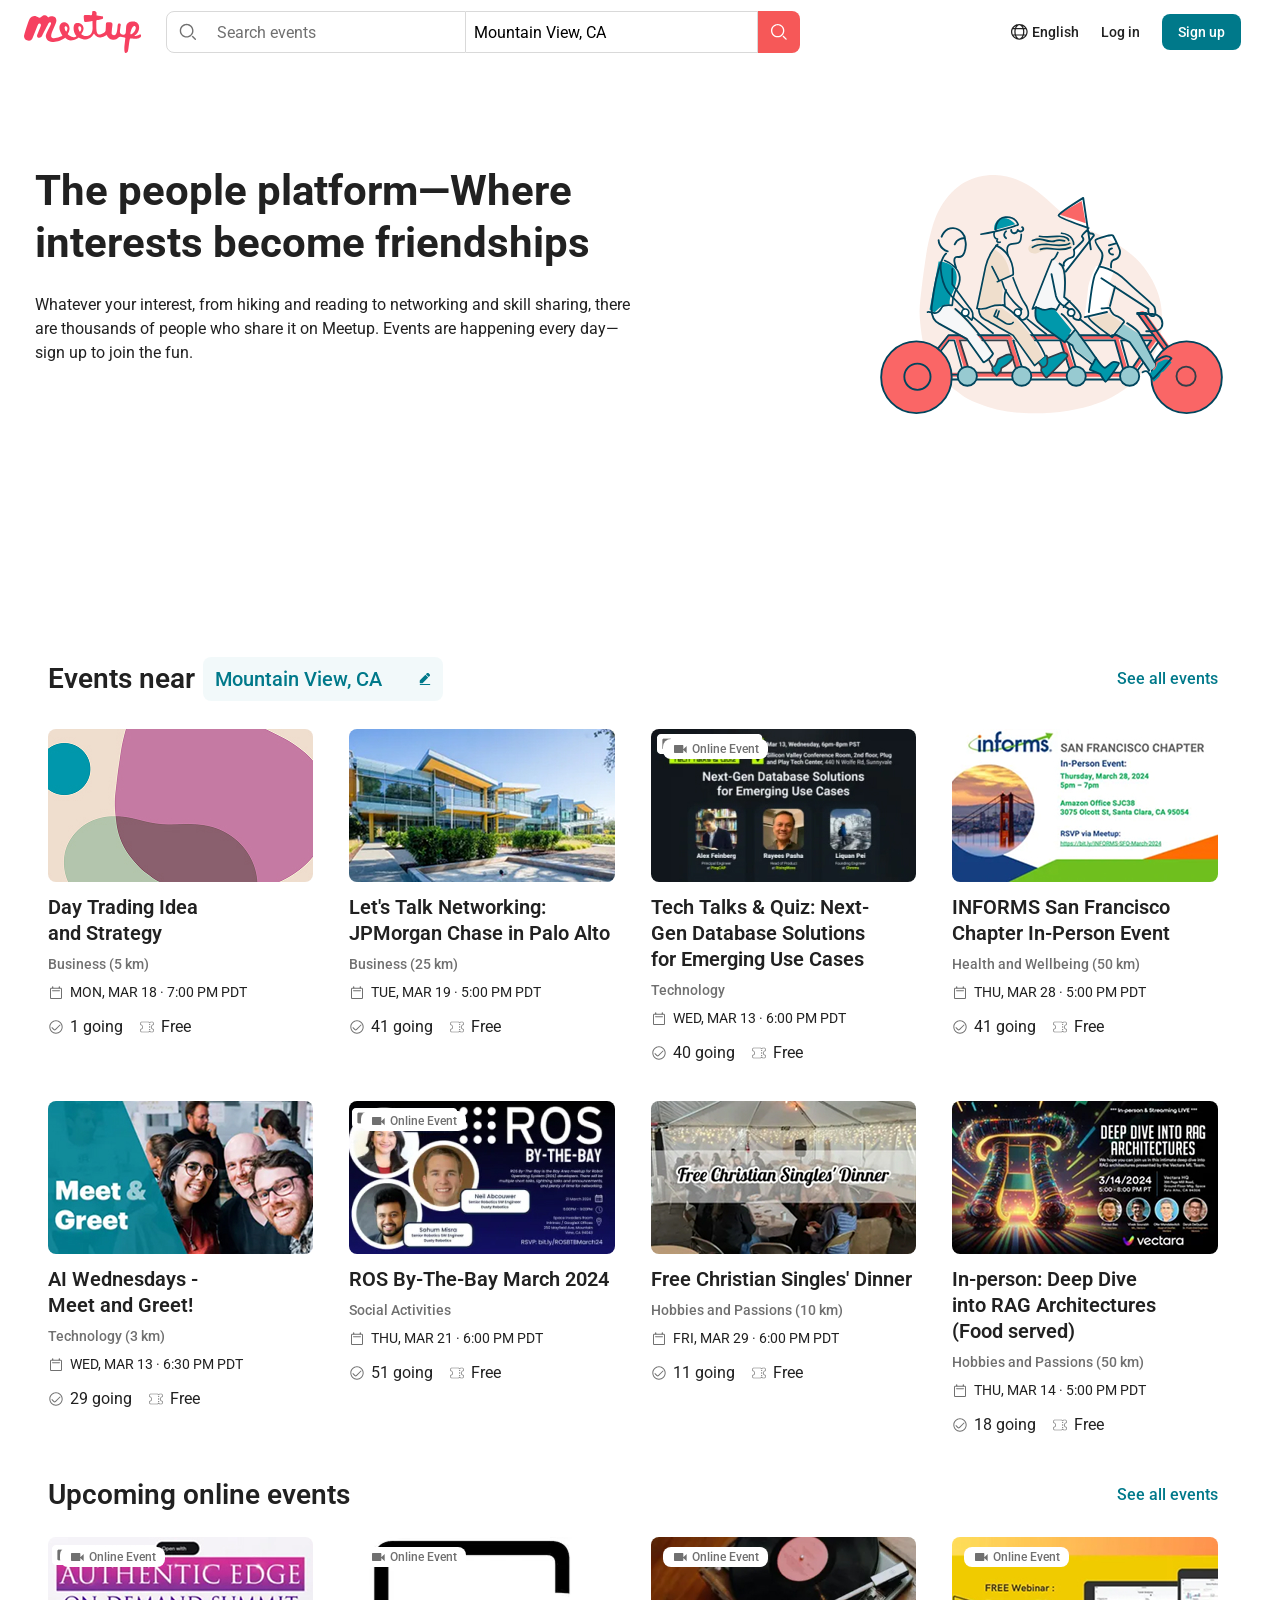
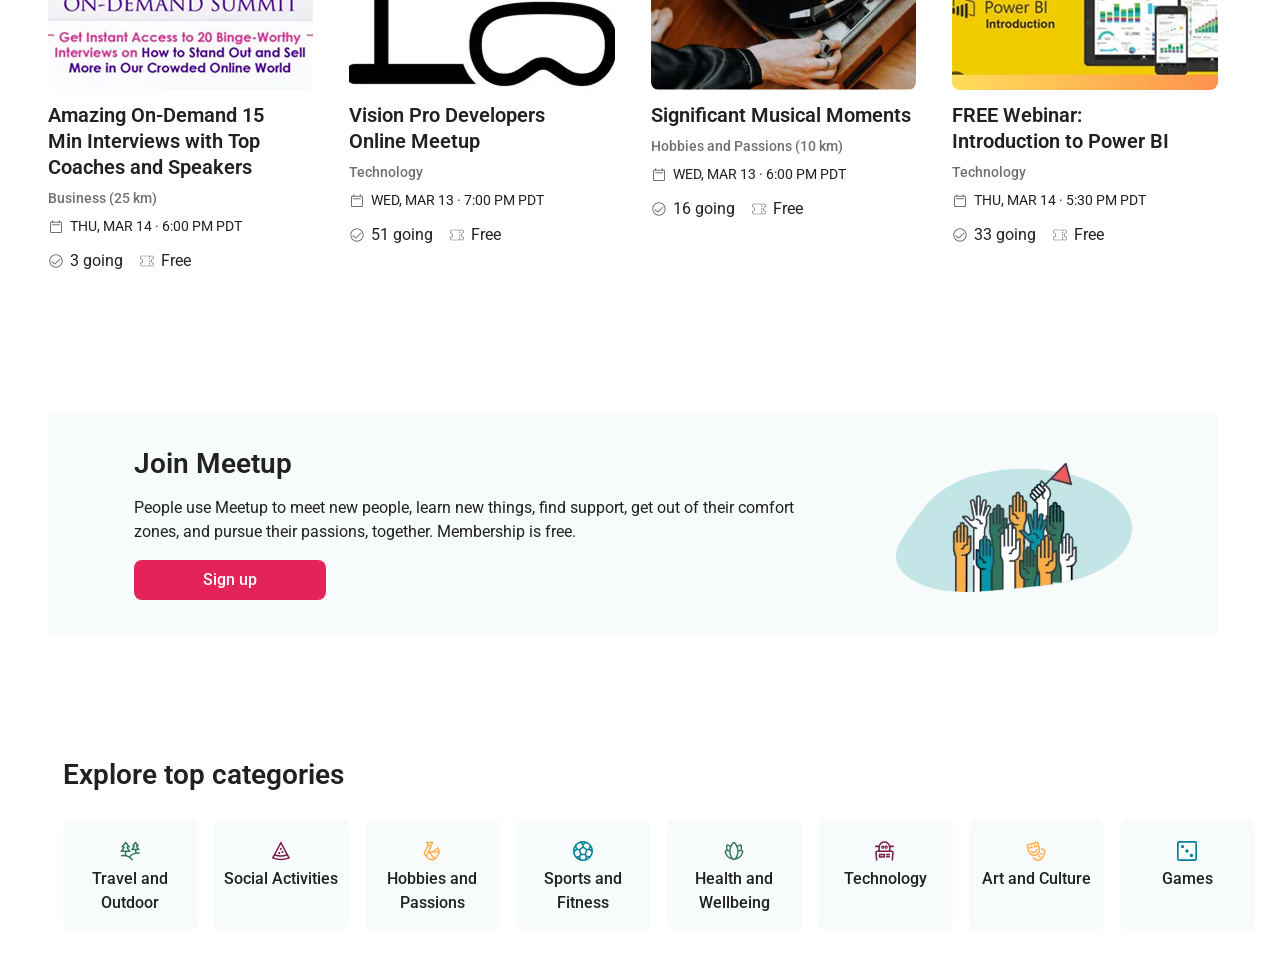
==== index.html @ e9ccd0e3 "Updated html and css for Category block" ====
<!doctype html>
<html lang="en">
  <head>
    <meta charset="UTF-8" />
    <meta name="viewport" content="width=device-width, initial-scale=1.0" />

    <title>Meetup</title>

    <link rel="preconnect" href="https://fonts.googleapis.com" />
    <link rel="preconnect" href="https://fonts.gstatic.com" crossorigin />
    <link
      href="https://fonts.googleapis.com/css2?family=Roboto:wght@400;500;700&display=swap"
      rel="stylesheet"
    />
    <link rel="stylesheet" href="./css/style.css" />
    <link rel="stylesheet" href="./css/header.css" />
    <link rel="stylesheet" href="./css/bikes.css" />
    <link rel="stylesheet" href="./css/events.css">
    <link rel="stylesheet" href="./css/reset.css">

  </head>
  <body>
    <div class="page">
      <header class="header">
        <div class="header__container">
          <a class="header__logo" href="./img/svg/header/logo.svg">
            <img
              class="header__logo-img"
              src="./img/svg/header/logo.svg"
              alt="Meetup logo"
            />
          </a>

          <form class="header__search">
            <label class="header__search-bar">
              <img
                class="header__search-icon"
                src="./img/svg/header/searchB.svg"
                alt="search"
              />
              <input
                class="header__search-input"
                type="text"
                placeholder="Search events"
              />
            </label>

            <label class="header__location-bar">
              <input
                class="header__location-input"
                type="text"
                value="Mountain View, CA"
              />
            </label>

            <button class="header__search-button" type="submit">
              <img
                class="header__search-button-icon"
                src="./img/svg/header/searchW.svg"
                alt="search"
              />
            </button>
          </form>

          <div class="header__btns">
            <button class="header__language" type="button">
              <img
                class="header__earth-icon"
                src="./img/svg/header/earth.svg"
                alt="language"
              />
              <span>English</span>
            </button>

            <a class="header__login" href="#"> Log in </a>

            <a class="header__signup" href="#"> Sign up </a>
          </div>
        </div>

      </header>
      <section class="bike">
          <div class="bike__container">
            <div class="bike__content">
              <h1 class="bike__title">
                The people platform—Where interests become friendships
              </h1>

              <p class="bike__text">
                Whatever your interest, from hiking and reading to networking
                and skill sharing, there are thousands of people who share it on
                Meetup. Events are happening every day—sign up to join the fun.
              </p>

              <a class="bike__button" href="#"> Join Meetup </a>
            </div>

            <div class="bike__image-box">
              <img
                class="bike__image"
                src="./img/bikes.svg"
                alt="Bike"
              />
            </div>
          </div>
        </section>
        

        <section class="events">
           <div class="container">
        <div class="events-header">
            <h2 class="events-main-title">
                Events near
                <span class="events-location-wrapper">
                    <span class="events-location">Mountain View, CA</span>
                    <img src="./img/svg/icons/pencil.svg" alt="" class="event-icon-pencil">
                </span>
            </h2>
            <a href="#" class="events-see-all">See all events</a>
        </div>
          <div class="events-near-grid">
            <!-- CARD1 -->
             <div class="event-card">
            <div class="event-card-media">
                    <img src="./img/svg/events/near/1.jpg" alt="" class="event-card-img">
                </div>
                <div class="event-card-info">
                    <h3 class="event-card-title">Day Trading Idea and Strategy</h3>
                    <p class="event-card-category">Business (5 km)</p>
                    <div class="event-card-date-row">
                        <img src="./img/svg/icons/calendar.svg" alt="" class="event-icon-meta">
                        <span class="event-card-date">Mon, Mar 18 · 7:00 PM PDT</span>
                    </div>
                    <div class="event-card-meta-box">
                        <div class="event-meta-row">
                            <img src="./img/svg/icons/chek.svg" alt="" class="event-icon-meta">
                            <span>1 going</span>
                        </div>
                        <div class="event-meta-row">
                            <img src="./img/svg/icons/ticket.svg" alt="" class="event-icon-meta">
                            <span>Free</span>
                        </div>
                    </div>
                </div>
                </div>
              <!-- CARD2 -->
                 <div class="event-card">
                <div class="event-card-media">
                    <img src="./img/svg/events/near/2.jpg" alt="" class="event-card-img">
                </div>
                <div class="event-card-info">
                    <h3 class="event-card-title">Let's Talk Networking: JPMorgan Chase in Palo Alto</h3>
                    <p class="event-card-category">Business (25 km)</p>
                    <div class="event-card-date-row">
                        <img src="./img/svg/icons/calendar.svg" alt="" class="event-icon-meta">
                        <span class="event-card-date">Tue, Mar 19 · 5:00 PM PDT</span>
                    </div>
                    <div class="event-card-meta-box">
                        <div class="event-meta-row">
                            <img src="./img/svg/icons/chek.svg" alt="" class="event-icon-meta">
                            <span>41 going</span>
                        </div>
                        <div class="event-meta-row">
                            <img src="./img/svg/icons/ticket.svg" alt="" class="event-icon-meta">
                            <span>Free</span>
                        </div>
                    </div>
                </div>
            </div>
            <!-- CARD3 -->
            <div class="event-card">
                <div class="event-card-media">
                    <span class="online-badge">Online Event</span>
                    <img src="./img/svg/events/near/3.jpg" alt="" class="event-card-img">
                </div>
                <div class="event-card-info">
                    <h3 class="event-card-title">Tech Talks & Quiz: Next-Gen Database Solutions for Emerging Use Cases</h3>
                    <p class="event-card-category">Technology</p>
                    <div class="event-card-date-row">
                        <img src="./img/svg/icons/calendar.svg" alt="" class="event-icon-meta">
                        <span class="event-card-date">Wed, Mar 13 · 6:00 PM PDT</span>
                    </div>
                    <div class="event-card-meta-box">
                        <div class="event-meta-row">
                            <img src="./img/svg/icons/chek.svg" alt="" class="event-icon-meta">
                            <span>40 going</span>
                        </div>
                        <div class="event-meta-row">
                            <img src="./img/svg/icons/ticket.svg" alt="" class="event-icon-meta">
                            <span>Free</span>
                        </div>
                    </div>
                </div>
            </div>
            <!-- CARD4 -->
             <div class="event-card">
                <div class="event-card-media">
                    <img src="./img/svg/events/near/4.jpg" alt="" class="event-card-img">
                </div>
                <div class="event-card-info">
                    <h3 class="event-card-title">INFORMS San Francisco Chapter In-Person Event</h3>
                    <p class="event-card-category">Health and Wellbeing (50 km)</p>
                    <div class="event-card-date-row">
                        <img src="./img/svg/icons/calendar.svg" alt="" class="event-icon-meta">
                        <span class="event-card-date">Thu, Mar 28 · 5:00 PM PDT</span>
                    </div>
                    <div class="event-card-meta-box">
                        <div class="event-meta-row">
                            <img src="./img/svg/icons/chek.svg" alt="" class="event-icon-meta">
                            <span>41 going</span>
                        </div>
                        <div class="event-meta-row">
                            <img src="./img/svg/icons/ticket.svg" alt="" class="event-icon-meta">
                            <span>Free</span>
                        </div>
                    </div>
                </div>
            </div>
            <!-- CARD5 -->
              <div class="event-card">
                <div class="event-card-media">
                    <img src="./img/svg/events/near/5.jpg" alt="" class="event-card-img">
                </div>
                <div class="event-card-info">
                    <h3 class="event-card-title">AI Wednesdays - Meet and Greet!</h3>
                    <p class="event-card-category">Technology (3 km)</p>
                    <div class="event-card-date-row">
                        <img src="./img/svg/icons/calendar.svg" alt="" class="event-icon-meta">
                        <span class="event-card-date">WED, MAR 13 · 6:30 PM PDT</span>
                    </div>
                    <div class="event-card-meta-box">
                        <div class="event-meta-row">
                            <img src="./img/svg/icons/chek.svg" alt="" class="event-icon-meta">
                            <span>29 going</span>
                        </div>
                        <div class="event-meta-row">
                            <img src="./img/svg/icons/ticket.svg" alt="" class="event-icon-meta">
                            <span>Free</span>
                        </div>
                    </div>
                </div>
            </div>
            <!-- CARD6 -->
             <div class="event-card">
                <div class="event-card-media">
                    <span class="online-badge">Online Event</span>
                    <img src="./img/svg/events/near/6.jpg" alt="" class="event-card-img">
                </div>
                <div class="event-card-info">
                    <h3 class="event-card-title">ROS By-The-Bay March 2024</h3>
                    <p class="event-card-category">Social Activities</p>
                    <div class="event-card-date-row">
                        <img src="./img/svg/icons/calendar.svg" alt="" class="event-icon-meta">
                        <span class="event-card-date">THU, MAR 21 · 6:00 PM PDT</span>
                    </div>
                    <div class="event-card-meta-box">
                        <div class="event-meta-row">
                            <img src="./img/svg/icons/chek.svg" alt="" class="event-icon-meta">
                            <span>51 going</span>
                        </div>
                        <div class="event-meta-row">
                            <img src="./img/svg/icons/ticket.svg" alt="" class="event-icon-meta">
                            <span>Free</span>
                        </div>
                    </div>
                </div>
            </div>
            <!-- CARD7 -->
              <div class="event-card">
                <div class="event-card-media">
                    <img src="./img/svg/events/near/7.jpg" alt="" class="event-card-img">
                </div>
                <div class="event-card-info">
                    <h3 class="event-card-title">Free Christian Singles' Dinner</h3>
                    <p class="event-card-category">Hobbies and Passions (10 km)</p>
                    <div class="event-card-date-row">
                        <img src="./img/svg/icons/calendar.svg" alt="" class="event-icon-meta">
                        <span class="event-card-date">FRI, MAR 29 · 6:00 PM PDT</span>
                    </div>
                    <div class="event-card-meta-box">
                        <div class="event-meta-row">
                            <img src="./img/svg/icons/chek.svg" alt="" class="event-icon-meta">
                            <span>11 going</span>
                        </div>
                        <div class="event-meta-row">
                            <img src="./img/svg/icons/ticket.svg" alt="" class="event-icon-meta">
                            <span>Free</span>
                        </div>
                    </div>
                </div>
            </div>
            <!-- CARD8 -->
             <div class="event-card">
                <div class="event-card-media">
                    <img src="./img/svg/events/near/8.jpg" alt="" class="event-card-img">
                </div>
                <div class="event-card-info">
                    <h3 class="event-card-title">In-person: Deep Dive into RAG Architectures (Food served)</h3>
                    <p class="event-card-category">Hobbies and Passions (50 km)</p>
                    <div class="event-card-date-row">
                        <img src="./img/svg/icons/calendar.svg" alt="" class="event-icon-meta">
                        <span class="event-card-date">THU, MAR 14 · 5:00 PM PDT</span>
                    </div>
                    <div class="event-card-meta-box">
                        <div class="event-meta-row">
                            <img src="./img/svg/icons/chek.svg" alt="" class="event-icon-meta">
                            <span>18 going</span>
                        </div>
                        <div class="event-meta-row">
                            <img src="./img/svg/icons/ticket.svg" alt="" class="event-icon-meta">
                            <span>Free</span>
                        </div>
                    </div>
                </div>
            </div>
          </div>

          <!-- ONLINE_EVENTS -->
          <section class="upcoming-events">
            <div class="contained">
                <div class="events-header">
                    <h2 class="events-main-title">Upcoming online events</h2>
                    <a href="#" class="events-see-all">See all events</a>
                </div>

                <div class="online-events-grid">

                    <div class="event-card">
                        <div class="event-card-media">
                            <span class="online-badge">Online Event</span>
                            <img src="./img/svg/events/online/online1.jpg" alt="" class="event-card-img">
                        </div>
                        <div class="event-card-info">
                            <h3 class="event-card-title">Amazing On-Demand 15 Min Interviews with Top Coaches and Speakers</h3>
                            <p class="event-card-category">Business (25 km)</p>
                            <div class="event-card-date-row">
                                <img src="./img/svg/icons/calendar.svg" alt="" class="event-icon-meta">
                                <span class="event-card-date">THU, MAR 14 · 6:00 PM PDT</span>
                            </div>
                            <div class="event-card-meta-box">
                                <div class="event-meta-row">
                                    <img src="./img/svg/icons/chek.svg" alt="" class="event-icon-meta">
                                    <span>3 going</span>
                                </div>
                                <div class="event-meta-row">
                                    <img src="./img/svg/icons/ticket.svg" alt="" class="event-icon-meta">
                                    <span>Free</span>
                                </div>
                            </div>
                        </div>
                    </div>

                    <div class="event-card">
                        <div class="event-card-media">
                            <span class="online-badge">Online Event</span>
                            <img src="./img/svg/events/online/online2.jpg" alt="" class="event-card-img">
                        </div>
                        <div class="event-card-info">
                            <h3 class="event-card-title">Vision Pro Developers Online Meetup</h3>
                            <p class="event-card-category">Technology</p>
                            <div class="event-card-date-row">
                                <img src="./img/svg/icons/calendar.svg" alt="" class="event-icon-meta">
                                <span class="event-card-date">WED, MAR 13 · 7:00 PM PDT</span>
                            </div>
                            <div class="event-card-meta-box">
                                <div class="event-meta-row">
                                    <img src="./img/svg/icons/chek.svg" alt="" class="event-icon-meta">
                                    <span>51 going</span>
                                </div>
                                <div class="event-meta-row">
                                    <img src="./img/svg/icons/ticket.svg" alt="" class="event-icon-meta">
                                    <span>Free</span>
                                </div>
                            </div>
                        </div>
                    </div>

                    <div class="event-card">
                        <div class="event-card-media">
                            <span class="online-badge">Online Event</span>
                            <img src="./img/svg/events/online/online3.jpg" alt="" class="event-card-img">
                        </div>
                        <div class="event-card-info">
                            <h3 class="event-card-title">Significant Musical Moments</h3>
                            <p class="event-card-category">Hobbies and Passions (10 km)</p>
                            <div class="event-card-date-row">
                                <img src="./img/svg/icons/calendar.svg" alt="" class="event-icon-meta">
                                <span class="event-card-date">WED, MAR 13 · 6:00 PM PDT</span>
                            </div>
                            <div class="event-card-meta-box">
                                <div class="event-meta-row">
                                    <img src="./img/svg/icons/chek.svg" alt="" class="event-icon-meta">
                                    <span>16 going</span>
                                </div>
                                <div class="event-meta-row">
                                    <img src="./img/svg/icons/ticket.svg" alt="" class="event-icon-meta">
                                    <span>Free</span>
                                </div>
                            </div>
                        </div>
                    </div>

                    <div class="event-card">
                        <div class="event-card-media">
                            <span class="online-badge">Online Event</span>
                            <img src="./img/svg/events/online/online4.jpg" alt="" class="event-card-img">
                        </div>
                        <div class="event-card-info">
                            <h3 class="event-card-title">FREE Webinar: Introduction to Power BI</h3>
                            <p class="event-card-category">Technology</p>
                            <div class="event-card-date-row">
                                <img src="./img/svg/icons/calendar.svg" alt="" class="event-icon-meta">
                                <span class="event-card-date">THU, MAR 14 · 5:30 PM PDT</span>
                            </div>
                            <div class="event-card-meta-box">
                                <div class="event-meta-row">
                                    <img src="./img/svg/icons/chek.svg" alt="" class="event-icon-meta">
                                    <span>33 going</span>
                                </div>
                                <div class="event-meta-row">
                                    <img src="./img/svg/icons/ticket.svg" alt="" class="event-icon-meta">
                                    <span>Free</span>
                                </div>
                            </div>
                        </div>
                    </div>

                </div>
            </div>
        </section>

        <!-- JOINMEETUP -->
         <section class="join-meetup">
            <div class="container">
                <div class="join-wrapper">
                    <div class="join-content">
                        <h2 class="join-title">Join Meetup</h2>
                        <p class="join-text">People use Meetup to meet new people, learn new things, find support, get out of their comfort zones, and pursue their passions, together. Membership is free.</p>
                        <a href="#" class="join-btn">Sign up</a>
                    </div>
                    <img src="./img/hands.svg" alt="Join Meetup" class="join-img">
                </div>
            </div>
        </section>

        <!-- CATEGORY -->
        <section class="categories">
            <div class="container">
                <h2 class="categories-title">Explore top categories</h2>
                <div class="categories-grid">
                    <a href="#" class="category-card">
                        <img src="./img/svg/icons/category/travel_and_outdoor.svg.svg" alt="" class="category-icon">
                        <span class="category-text">Travel and Outdoor</span>
                    </a>
                    <a href="#" class="category-card">
                        <img src="./img/svg/icons/category/social_activities.svg.svg" alt="" class="category-icon">
                        <span class="category-text">Social Activities</span>
                    </a>
                    <a href="#" class="category-card">
                        <img src="./img/svg/icons/category/hobbies_and_passions.svg.svg" alt="" class="category-icon">
                        <span class="category-text">Hobbies and Passions</span>
                    </a>
                    <a href="#" class="category-card">
                        <img src="./img/svg/icons/category/sports_and_fitness.svg.svg" alt="" class="category-icon">
                        <span class="category-text">Sports and Fitness</span>
                    </a>
                    <a href="#" class="category-card">
                        <img src="./img/svg/icons/category/health_and_wellness.svg.svg" alt="" class="category-icon">
                        <span class="category-text">Health and Wellbeing</span>
                    </a>
                    <a href="#" class="category-card">
                        <img src="./img/svg/icons/category/technology.svg.svg" alt="" class="category-icon">
                        <span class="category-text">Technology</span>
                    </a>
                    <a href="#" class="category-card">
                        <img src="./img/svg/icons/category/art_and_culture.svg.svg" alt="" class="category-icon">
                        <span class="category-text">Art and Culture</span>
                    </a>
                    <a href="#" class="category-card">
                        <img src="./img/svg/icons/category/games.svg.svg" alt="" class="category-icon">
                        <span class="category-text">Games</span>
                    </a>
                </div>
            </div>
        </section>
        
        </section>

        
        


      


  </body>
</html>
---- css/style.css ----
/* General styles */

:root {
  --font-main: "Roboto", Arial, sans-serif;
  --container-width: 1196px;
  --page-width: 1512px;
  --radius-small: 8px;
  --color-blue: #00798a;
  --color-white: #ffffff;
  --color-border: #d9d9d9;
  --color-dark: #212121;
  --color-light-bg: #f6f7f8;
  --color-red: #f65858;
  --color-black: #000000;
  --color-gray: #707070;
  --color-location-bg: rgba(151, 202, 209, 0.12);
}

* {
  margin: 0;
  padding: 0;
  box-sizing: border-box;
}

html {
  font-size: 16px;
}

body {
  margin: 0;
  font-family: var(--font-main);
  color: var(--color-dark);
  background-color: var(--color-white);
}

.page {
  width: 100%;
  min-height: 100vh;
  background-color: var(--color-white);
}

.main {
  width: 100%;
}
---- css/header.css ----
/* Header */

.header {
  width: 100%;
  background-color: var(--color-white);
}

.header__container {
  width: 100%;
  max-width: var(--page-width);
  min-height: 64px;
  margin: 0 auto;
  padding: 0 24px;

  display: flex;
  align-items: center;
  gap: 24px;
}

.header__logo {
  width: 118.34px;
  height: 34px;

  display: flex;
  align-items: center;
  flex-shrink: 0;

  text-decoration: none;
}

.header__logo-img {
  width: 100%;
  height: auto;
  display: block;
}

.header__search {
  width: 100%;
  max-width: 634px;
  height: 42px;

  display: flex;
  align-items: center;
}

.header__search-bar,
.header__location-bar {
  height: 100%;

  display: flex;
  align-items: center;

  border: 1px solid var(--color-border);
  background-color: var(--color-white);
}

.header__search-bar {
  width: 300px;
  border-radius: var(--radius-small) 0 0 var(--radius-small);
}

.header__location-bar {
  width: 292px;
  border-left: none;
}

.header__search-icon {
  width: 22px;
  height: 22px;
  margin-left: 10px;
  margin-right: 10px;

  display: block;
  flex-shrink: 0;
}

.header__search-input,
.header__location-input {
  width: 100%;
  height: 100%;
  padding: 0 8px;

  border: none;
  outline: none;

  font-size: 16px;
  font-weight: 400;
  line-height: 100%;
  color: var(--color-black);
  background-color: transparent;
}

.header__search-input::placeholder {
  color: var(--color-gray);
}

.header__search-button {
  width: 42px;
  height: 42px;
  padding: 0;

  border: none;
  border-radius: 0 var(--radius-small) var(--radius-small) 0;

  display: flex;
  align-items: center;
  justify-content: center;

  background-color: var(--color-red);
  cursor: pointer;
}

.header__search-button-icon {
  width: 16px;
  height: 16px;
  display: block;
}

.header__btns {
  margin-left: auto;

  display: flex;
  align-items: center;
  gap: 22px;

  white-space: nowrap;
}

.header__language,
.header__login,
.header__signup {
  font-size: 14px;
  font-weight: 500;
  line-height: 20px;
  text-decoration: none;
}

.header__language {
  padding: 0;

  border: none;
  background-color: transparent;

  display: flex;
  align-items: center;
  gap: 4px;

  color: var(--color-dark);
  cursor: pointer;
}

.header__earth-icon {
  width: 16.67px;
  height: 16.67px;
  display: block;
}

.header__login {
  color: var(--color-dark);
}

.header__signup {
  padding: 8px 16px;

  border-radius: var(--radius-small);
  background-color: var(--color-blue);
  color: var(--color-white);
}
---- css/bikes.css ----
.bike {
  width: 100%;
  padding: 98px 0 96px;
  background-color: var(--color-white);
}

.bike__container {
  width: 100%;
  max-width: var(--container-width);
  margin: 0 auto;

  display: flex;
  align-items: center;
  justify-content: space-between;
  gap: 96px;
}

.bike__content {
  width: 100%;
  max-width: 608px;
}

.bike__title {
  margin: 0 0 24px;

  font-size: 42px;
  font-weight: 700;
  line-height: 52px;
  color: var(--color-dark);
}

.bike__text {
  margin: 0 0 24px;

  font-size: 16px;
  font-weight: 400;
  line-height: 24px;
  color: var(--color-dark);
}

.bike__button {
  width: 125px;
  height: 40px;

  display: flex;
  align-items: center;
  justify-content: center;

  border-radius: var(--radius-small);
  background-color: var(--color-primary);
  color: var(--color-white);

  font-size: 16px;
  font-weight: 400;
  line-height: 24px;
  text-decoration: none;
}

.bike__image-box {
  width: 379px;
  height: 269px;

  display: flex;
  align-items: center;
  justify-content: center;
  flex-shrink: 0;
}

.bike__image {
  width: 100%;
  height: auto;
  display: block;
}
---- css/events.css ----
/* MAIN */
.container {
    max-width: 1200px;
    margin: 0 auto;
    padding: 0 15px;
    width: 100%;
}
/* MAIN EVENTS */
.events {
    background-color: var(--color-white);
    padding-top: 130px;
    padding-bottom: 40px;
}

.events-header {
    display: flex;
    justify-content: space-between;
    align-items: center;
    margin-bottom: 28px;
}

.events-main-title {
    font-size: 28px;
    font-weight: 600;
    line-height: 36px;
    color: var(--color-dark);
    display: flex;
    align-items: center;
    gap: 8px;
}

.events-location-wrapper {
    display: inline-flex;
    align-items: center;
    width: 240px;
    height: 44px;
    background-color: var(--color-location-bg);
    border-radius: 8px;
    padding: 8px 10px 8px 12px;
    position: relative;
}

.events-location {
    color: var(--color-blue);
    font-size: 20px;
    font-weight: 500;
    white-space: nowrap;
}

/* EVENTS CHILD */

.event-icon-pencil {
    width: 16px;
    height: 16px;
    position: absolute;
    right: 10px;
}

.events-see-all {
    font-size: 16px;
    font-weight: 500;
    color: #00798a;
    text-decoration: none;
}

.events-near-grid,
.online-events-grid {
    display: grid;
    grid-template-columns: repeat(4, 1fr);
    column-gap: 36px;
    row-gap: 36px;
    width: 100%;
}

.event-card {
    display: flex;
    flex-direction: column;
    text-decoration: none;
    color: inherit;
    background-color: #ffffff;
}

.event-card-media {
    position: relative;
    width: 100%;
    height: 153px;
    border-radius: 8px;
    overflow: hidden;
    margin-bottom: 12px;
}

.event-card-img {
    width: 100%;
    height: 100%;
    object-fit: cover;
    transition: transform 0.3s;
}

.event-card:hover .event-card-img {
    transform: scale(1.03);
}

.event-card-info {
    display: flex;
    flex-direction: column;
}

.event-card-title {
    font-size: 20px;
    font-weight: 600;
    line-height: 26px;
    color: #212121;
    margin-bottom: 8px;
    overflow: hidden;
    display: -webkit-box;
    -webkit-line-clamp: 3;
    -webkit-box-orient: vertical;
}

.event-card-category {
    font-size: 14px;
    font-weight: 500;
    line-height: 20px;
    color: #707070;
    margin-bottom: 8px;
}

.event-card-date-row {
    display: flex;
    align-items: center;
    margin-bottom: 12px;
}

.event-icon-meta {
    width: 16px;
    height: 16px;
    margin-right: 6px;
    flex-shrink: 0;
}

.event-card-date {
    font-size: 14px;
    font-weight: 400;
    color: #212121;
    text-transform: uppercase;
}

.event-card-meta-box {
    display: flex;
    flex-direction: row;
}

.event-meta-row {
    display: flex;
    align-items: center;
    font-size: 16px;
    font-weight: 400;
    color: #212121;
}

.event-meta-row:first-child {
    margin-right: 16px;
}

.upcoming-events .events-header {
    margin-bottom: 24px;
}

.upcoming-events {
    background-color: #ffffff;
    padding-top: 40px;
    padding-bottom: 80px;
}

/* ONLINE-BADGE */

.online-badge {
    position: absolute;
    top: 10px;
    left: 12px;
    width: 105px;
    height: 20px;
    background-color: #ffffff;
    color: #707070;
    font-size: 12px;
    font-weight: 500;
    border-radius: 8px;
    z-index: 2;
    display: flex;
    align-items: center;
    justify-content: center;
    gap: 4px;
}

.online-badge::before {
    content: "";
    display: block;
    width: 16px;
    height: 16px;
    flex-shrink: 0;
    background-image: url("data:image/svg+xml,%3Csvg xmlns='http://www.w3.org/2000/svg' viewBox='0 0 24 24' fill='%23707070'%3E%3Cpath d='M17 10.5V7c0-.55-.45-1-1-1H4c-.55 0-1 .45-1 1v10c0 .55.45 1 1 1h12c.55 0 1-.45 1-1v-3.5l5 5v-11l-5 5z'/%3E%3C/svg%3E");
    background-size: contain;
    background-repeat: no-repeat;
    background-position: center;
}

/* JOINMEETUP */
.join-meetup {
    background-color: rgba(151, 202, 209, 0.08);
    margin: 60px auto;
    border-radius: 8px;
    max-width: 1200px;
    padding: 0 15px;
}

.join-wrapper {
    display: flex;
    justify-content: space-between;
    align-items: center;
    gap: 40px;
    padding: 36px 56px;
}

.join-content {
    max-width: 739px;
}

.join-title {
    font-size: 28px;
    font-weight: 600;
    color: #212121;
    margin-bottom: 16px;
}

.join-text {
    font-size: 16px;
    font-weight: 400;
    line-height: 24px;
    color: #212121;
    max-width: 665px;
    margin-bottom: 16px;
}

.join-btn {
    display: inline-flex;
    align-items: center;
    justify-content: center;
    width: 192px;
    height: 40px;
    background-color: #e32359;
    color: #ffffff;
    font-size: 16px;
    font-weight: 500;
    text-decoration: none;
    border-radius: 8px;
}

.join-img {
    width: 236px;
    height: auto;
    flex-shrink: 0;
    object-fit: contain;
}

/* CATEGORY */
.categories {
    padding: 64px 0 0 0;
}

.categories-title {
    font-size: 28px;
    font-weight: 600;
    color: #212121;
    margin-bottom: 28px;
}

.categories-grid {
    display: grid;
    grid-template-columns: repeat(8, 1fr);
    gap: 16px;
}

.category-card {
    width: 135px;
    height: 112px;
    display: flex;
    flex-direction: column;
    align-items: center;
    background-color: rgba(151, 202, 209, 0.08);
    border-radius: 8px;
    border: none;
    text-decoration: none;
    color: #212121;
    transition: background-color 0.3s;
}

.category-card:hover {
    box-shadow: 0 4px 12px rgba(0,0,0,0.1);
}

.category-icon {
    width: 20px;
    height: 20px;
    margin-top: 22px;
    margin-bottom: 6px;
}

.category-text {
    font-size: 16px;
    font-weight: 500;
    text-align: center;
    padding: 0 10px;
}
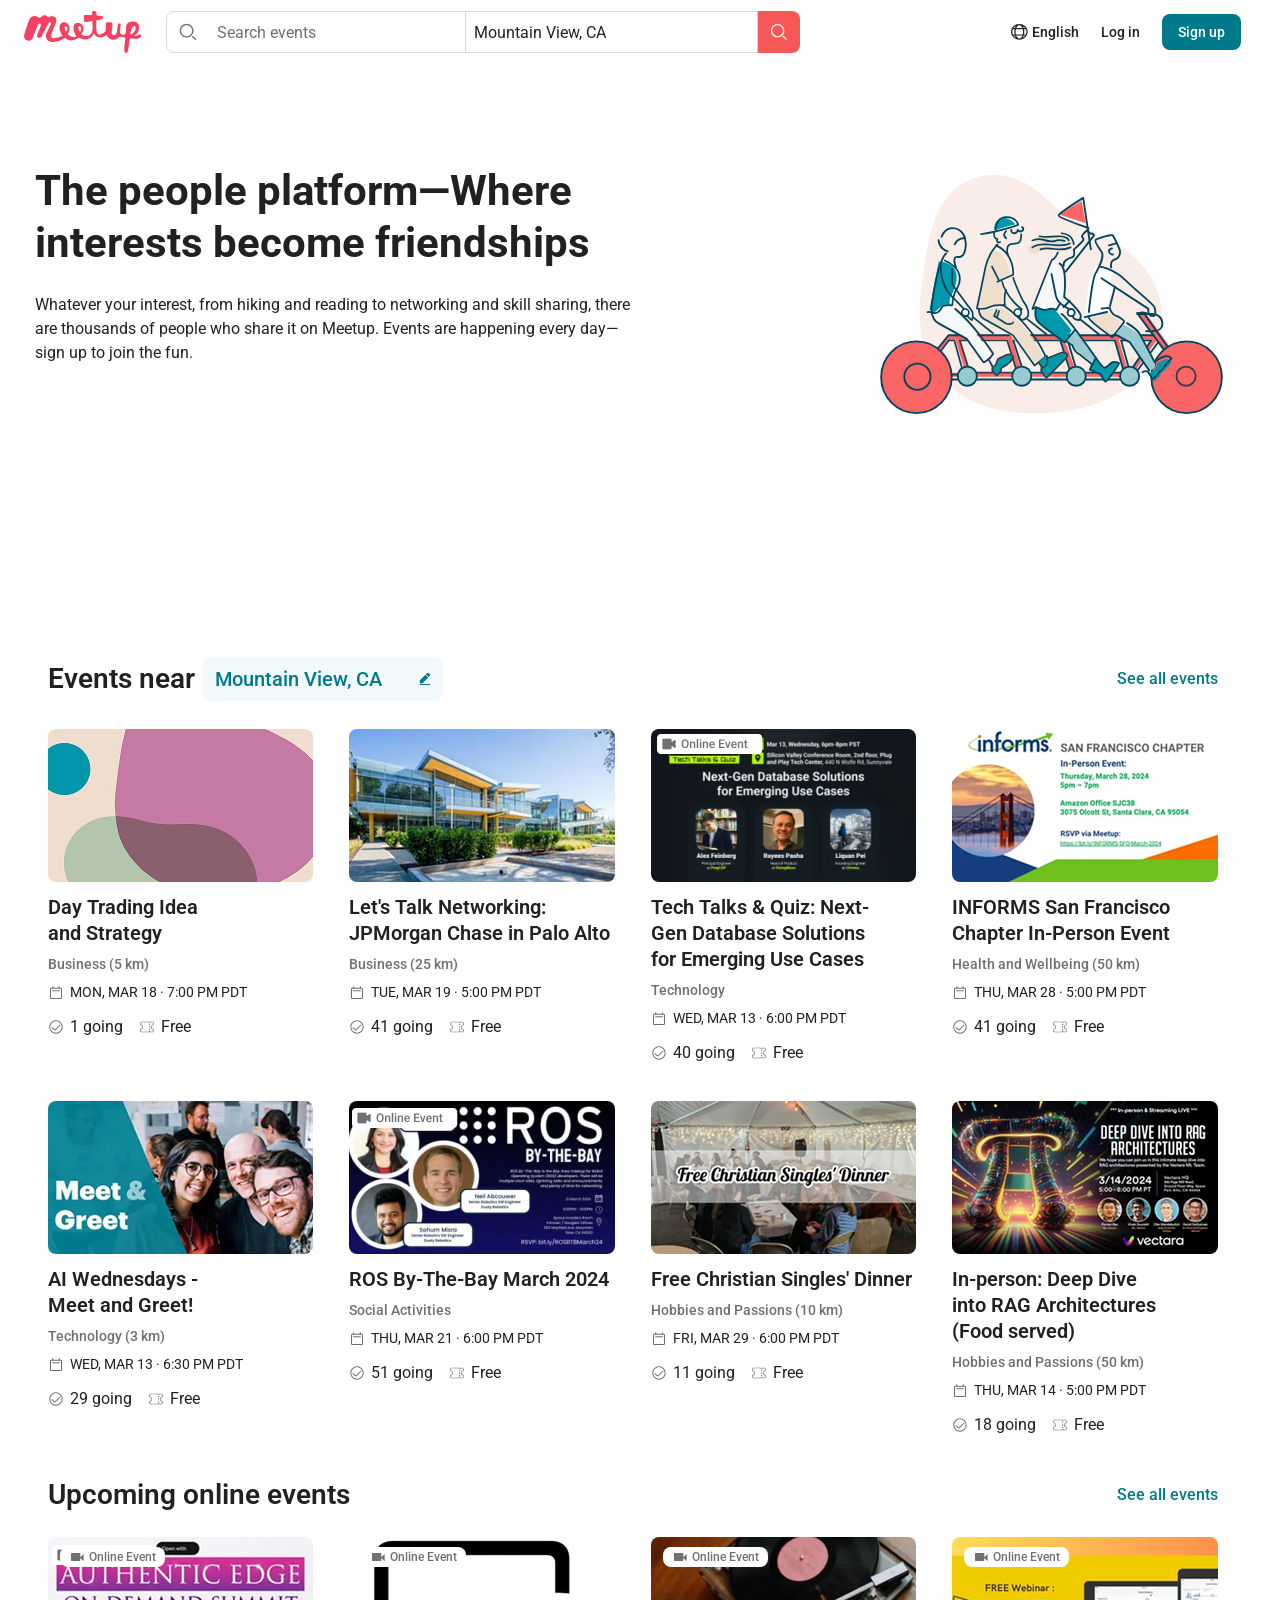
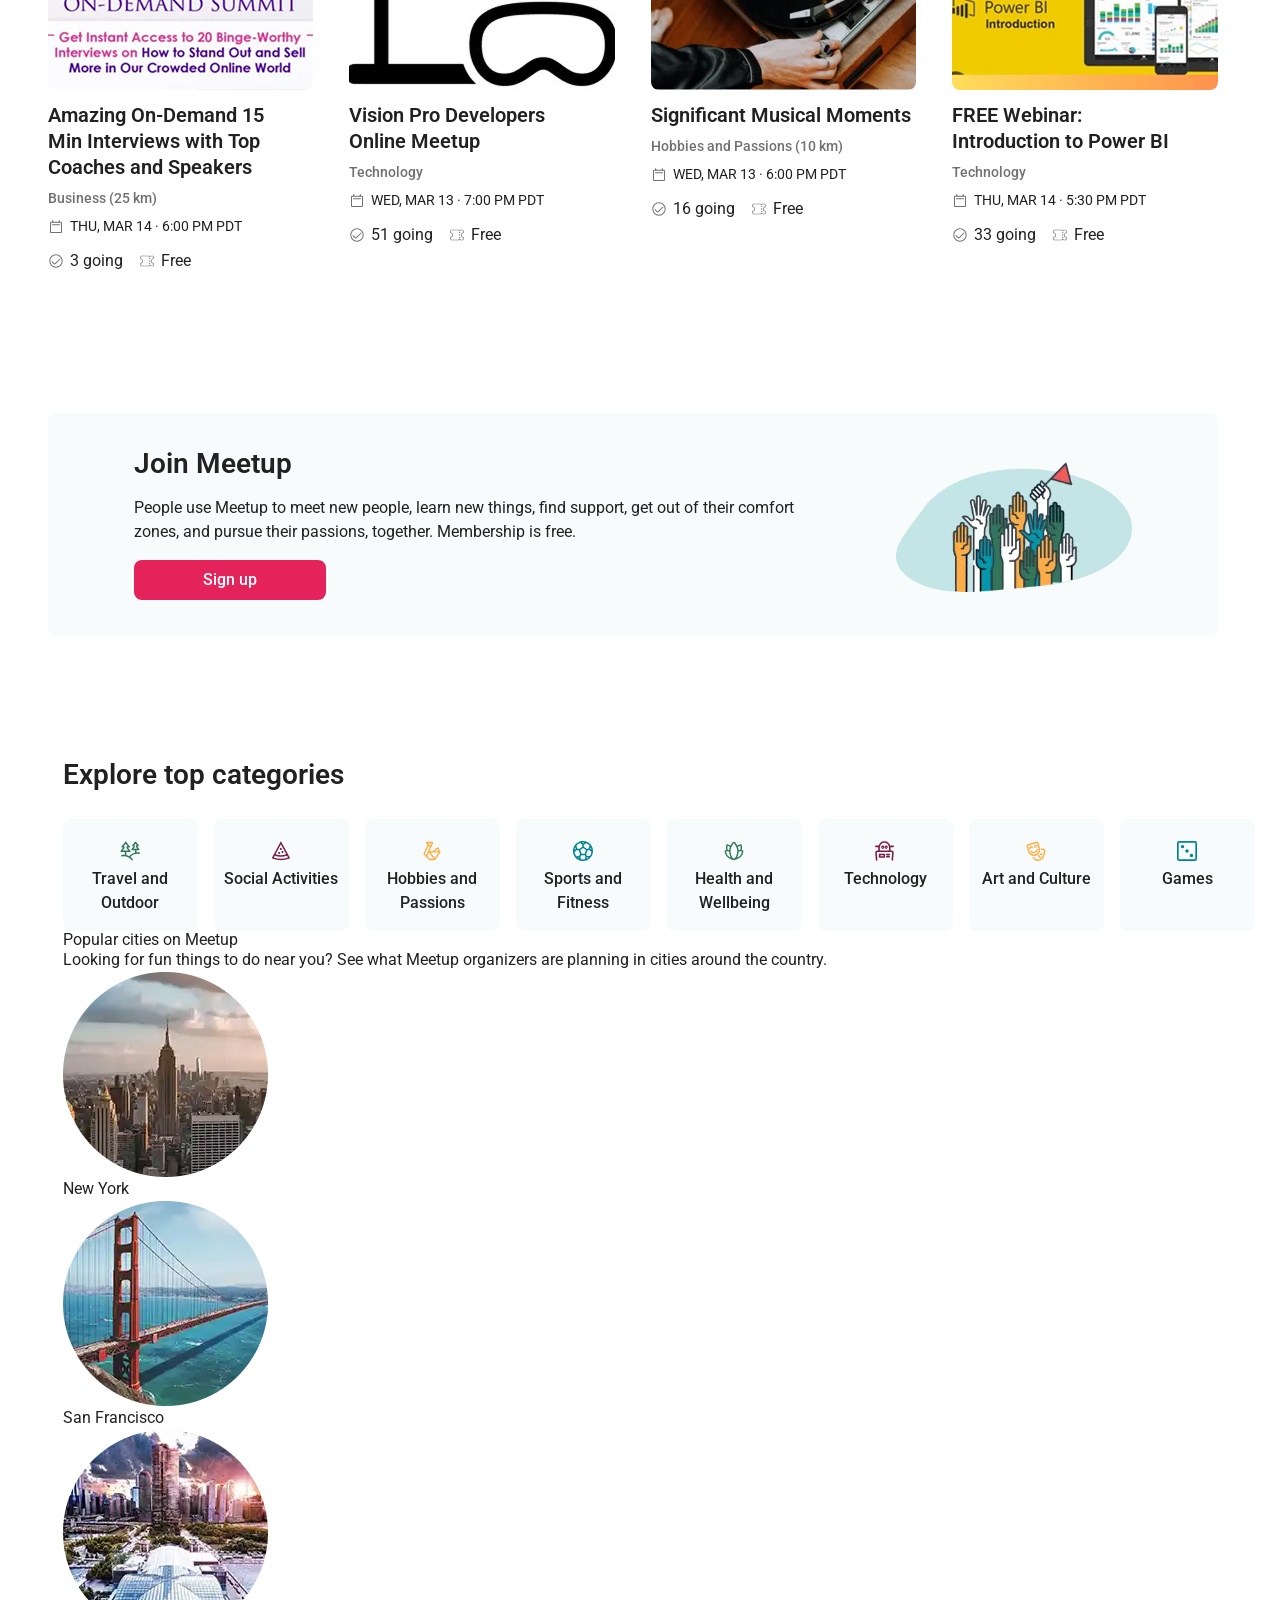
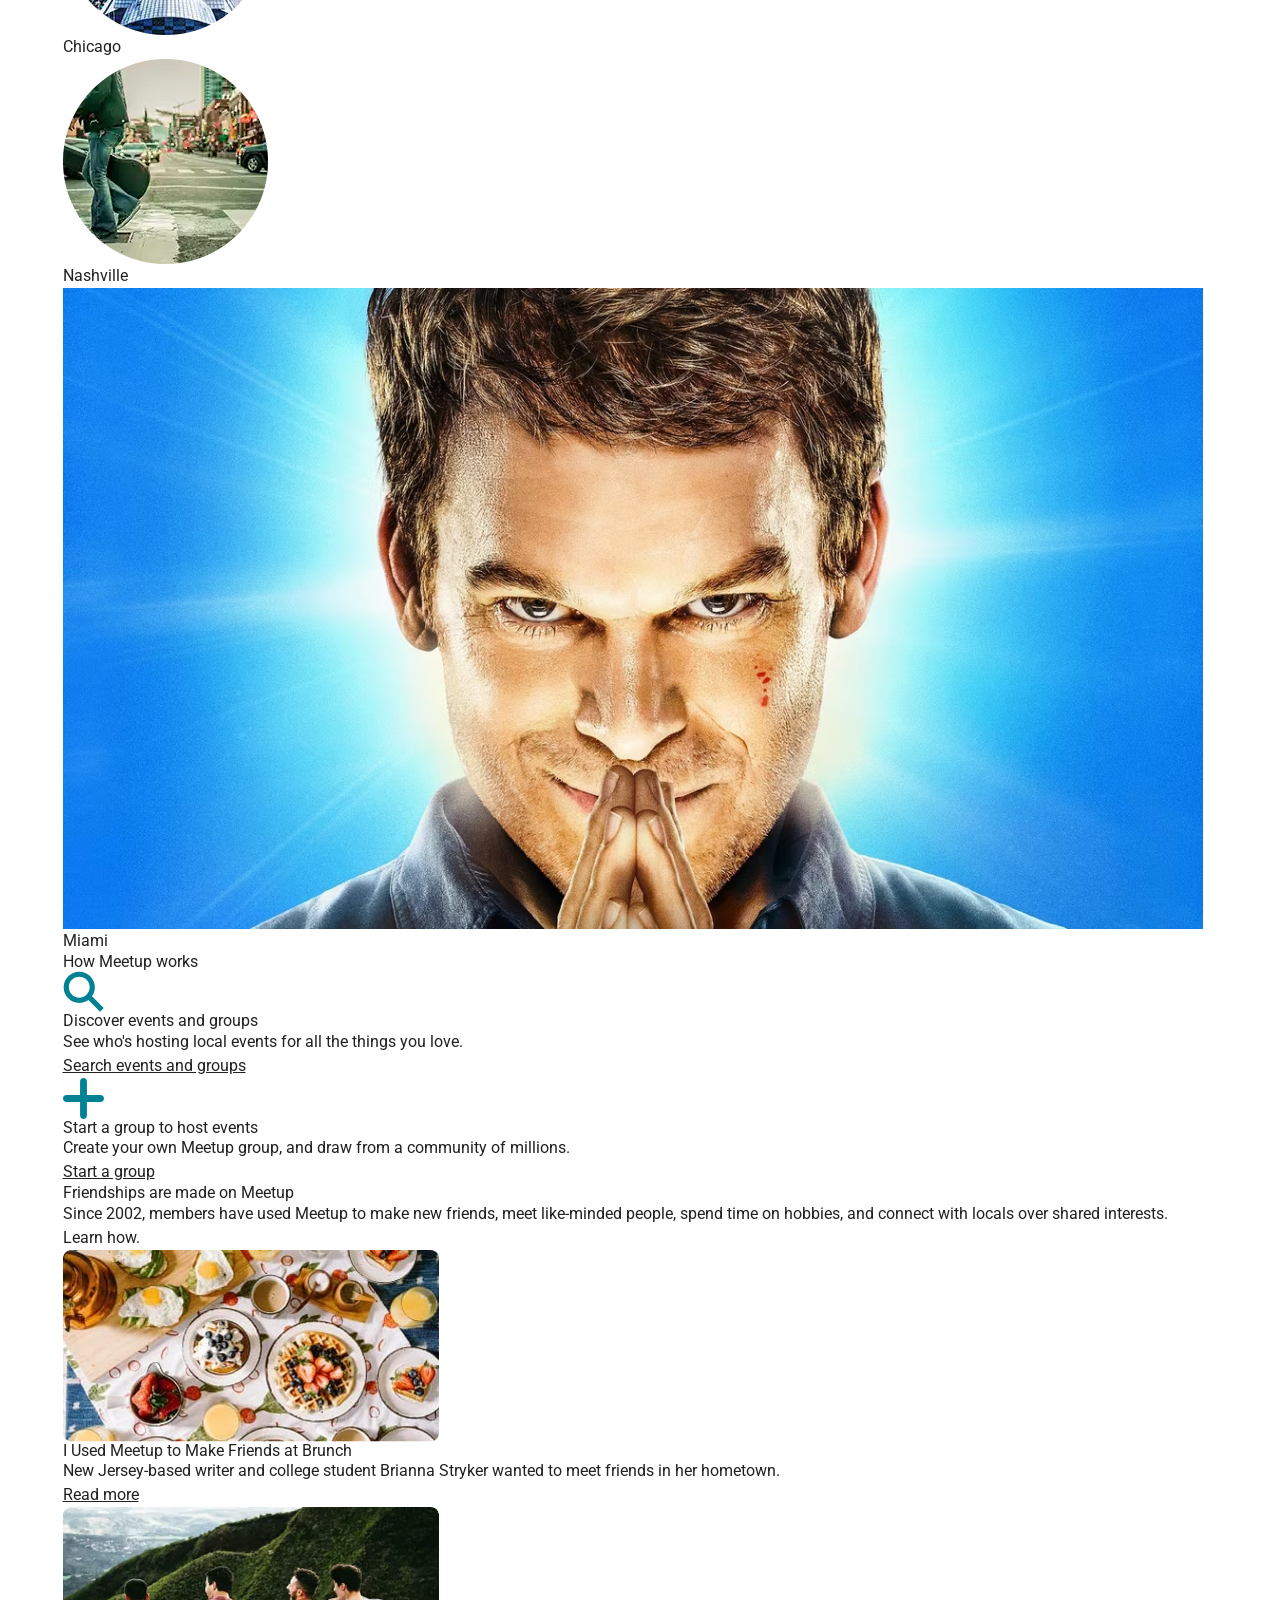
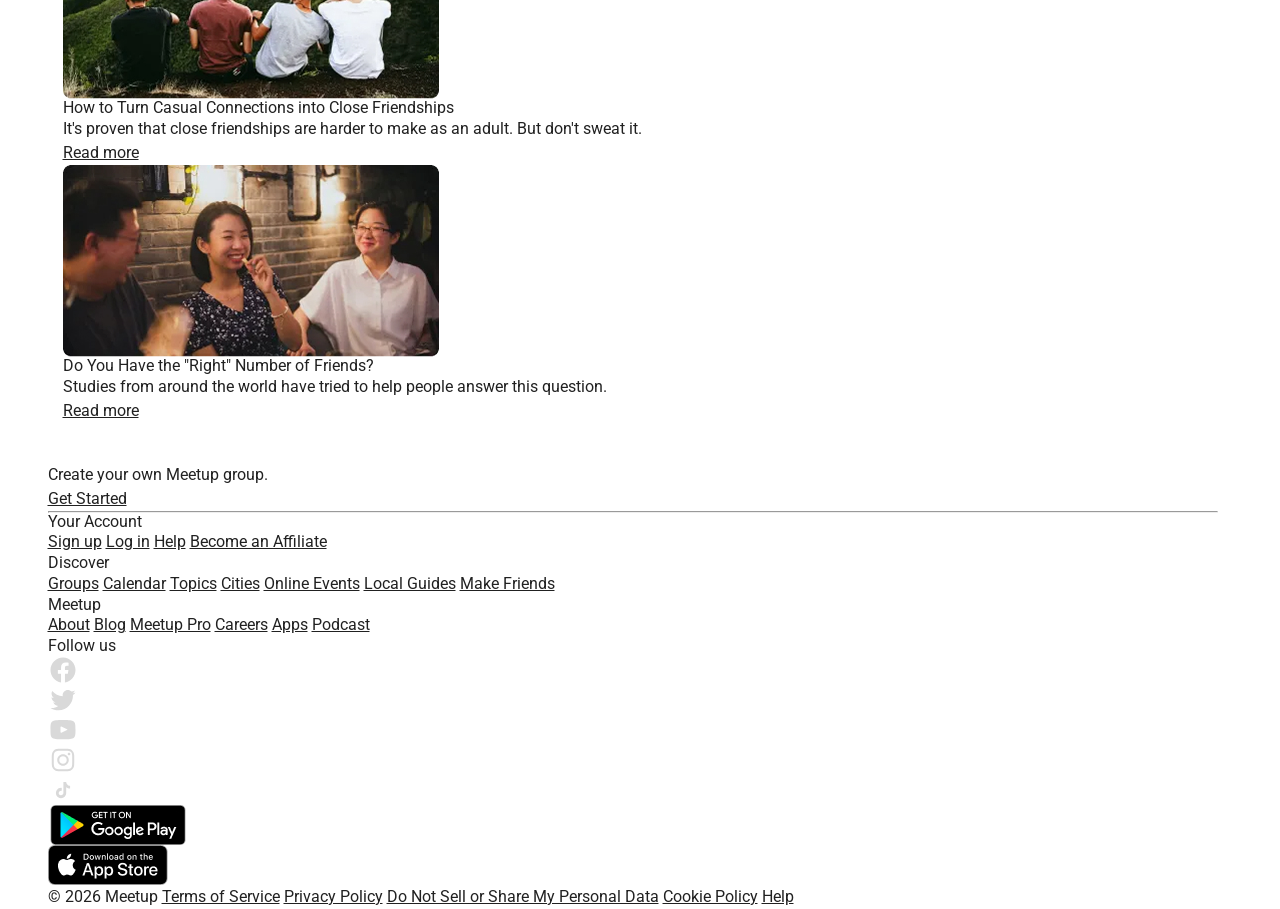
==== commit be9210a4: "Added rest of the page blocks and footer" ====
--- a/index.html
+++ b/index.html
@@ -17,6 +17,7 @@
     <link rel="stylesheet" href="./css/bikes.css" />
     <link rel="stylesheet" href="./css/events.css">
     <link rel="stylesheet" href="./css/reset.css">
+    <link rel="stylesheet" href="./css/footer.css">
 
   </head>
   <body>
@@ -113,7 +114,7 @@
                 Events near
                 <span class="events-location-wrapper">
                     <span class="events-location">Mountain View, CA</span>
-                    <img src="./img/svg/icons/pencil.svg" alt="" class="event-icon-pencil">
+                    <img src="./img/svg/icons/pencil.svg" alt="pen" class="event-icon-pencil">
                 </span>
             </h2>
             <a href="#" class="events-see-all">See all events</a>
@@ -122,22 +123,22 @@
             <!-- CARD1 -->
              <div class="event-card">
             <div class="event-card-media">
-                    <img src="./img/svg/events/near/1.jpg" alt="" class="event-card-img">
+                    <img src="./img/svg/events/near/1.jpg" alt="trade" class="event-card-img">
                 </div>
                 <div class="event-card-info">
                     <h3 class="event-card-title">Day Trading Idea and Strategy</h3>
                     <p class="event-card-category">Business (5 km)</p>
                     <div class="event-card-date-row">
-                        <img src="./img/svg/icons/calendar.svg" alt="" class="event-icon-meta">
+                        <img src="./img/svg/icons/calendar.svg" alt="calendar" class="event-icon-meta">
                         <span class="event-card-date">Mon, Mar 18 · 7:00 PM PDT</span>
                     </div>
                     <div class="event-card-meta-box">
                         <div class="event-meta-row">
-                            <img src="./img/svg/icons/chek.svg" alt="" class="event-icon-meta">
+                            <img src="./img/svg/icons/chek.svg" alt="check" class="event-icon-meta">
                             <span>1 going</span>
                         </div>
                         <div class="event-meta-row">
-                            <img src="./img/svg/icons/ticket.svg" alt="" class="event-icon-meta">
+                            <img src="./img/svg/icons/ticket.svg" alt="ticket" class="event-icon-meta">
                             <span>Free</span>
                         </div>
                     </div>
@@ -170,7 +171,6 @@
             <!-- CARD3 -->
             <div class="event-card">
                 <div class="event-card-media">
-                    <span class="online-badge">Online Event</span>
                     <img src="./img/svg/events/near/3.jpg" alt="" class="event-card-img">
                 </div>
                 <div class="event-card-info">
@@ -243,7 +243,6 @@
             <!-- CARD6 -->
              <div class="event-card">
                 <div class="event-card-media">
-                    <span class="online-badge">Online Event</span>
                     <img src="./img/svg/events/near/6.jpg" alt="" class="event-card-img">
                 </div>
                 <div class="event-card-info">
@@ -483,15 +482,161 @@
                 </div>
             </div>
         </section>
-        
-        </section>
-
-        
-        
-
-
-      
-
-
+
+
+        <!-- POPULAR CITIES -->
+         <section class="popular-cities">
+            <div class="container">
+                <h2 class="cities-title">Popular cities on Meetup</h2>
+                <p class="cities-subtitle">Looking for fun things to do near you? See what Meetup organizers are planning in cities around the country.</p>
+                <div class="cities-grid">
+                    <div class="city-card">
+                        <img src="./img/svg/city/new_york.jpg" alt="New York" class="city-img">
+                        <span class="city-name">New York</span>
+                    </div>
+                    <div class="city-card">
+                        <img src="./img/svg/city/san_francisco.jpg" alt="San Francisco" class="city-img">
+                        <span class="city-name">San Francisco</span>
+                    </div>
+                    <div class="city-card">
+                        <img src="./img/svg/city/chicago.jpg" alt="Chicago" class="city-img">
+                        <span class="city-name">Chicago</span>
+                    </div>
+                    <div class="city-card">
+                        <img src="./img/svg/city/nashville.jpg" alt="Nashville" class="city-img">
+                        <span class="city-name">Nashville</span>
+                    </div>
+                    <div class="city-card">
+                        <img src="./img/svg/city/dex.avif" alt="Miami" class="city-img">
+                        <span class="city-name">Miami</span>
+                    </div>
+                </div>
+            </div>
+        </section>
+
+        <!-- HOW IT WORKS -->
+
+         <section class="how-it-works">
+            <div class="container">
+                <h2 class="how-title">How Meetup works</h2>
+                <div class="works-grid">
+                    <div class="work-card">
+                        <div class="work-icon-box">
+                            <img src="./img/svg/icons/search.svg" alt="Search" class="work-icon">
+                        </div>
+                        <div class="work-content">
+                            <h3 class="work-card-title">Discover events and groups</h3>
+                            <p class="work-text">See who's hosting local events for all the things you love.</p>
+                            <a href="#" class="work-link">Search events and groups</a>
+                        </div>
+                    </div>
+                    <div class="work-card">
+                        <div class="work-icon-box">
+                            <img src="./img/svg/icons/plus.svg" alt="Create" class="work-icon">
+                        </div>
+                        <div class="work-content">
+                            <h3 class="work-card-title">Start a group to host events</h3>
+                            <p class="work-text">Create your own Meetup group, and draw from a community of millions.</p>
+                            <a href="#" class="work-link">Start a group</a>
+                        </div>
+                    </div>
+                </div>
+            </div>
+        </section>
+
+        <!-- FRIENDSHIPS -->
+         <section class="friendships">
+            <div class="container">
+                <h2 class="friendships-title">Friendships are made on Meetup</h2>
+                <p class="friendships-subtitle">Since 2002, members have used Meetup to make new friends, meet like-minded people, spend time on hobbies, and connect with locals over shared interests. Learn how.</p>
+                <div class="friendships-grid">
+                    <article class="friend-card">
+                        <img src="./img/svg/friendships/friend1.jpg" alt="Story" class="friend-img">
+                        <h3 class="friend-card-title">I Used Meetup to Make Friends at Brunch</h3>
+                        <p class="friend-card-text">New Jersey-based writer and college student Brianna Stryker wanted to meet friends in her hometown.</p>
+                        <a href="#" class="friend-link">Read more</a>
+                    </article>
+                    <article class="friend-card">
+                        <img src="./img/svg/friendships/friend2.jpg" alt="Story" class="friend-img">
+                        <h3 class="friend-card-title">How to Turn Casual Connections into Close Friendships</h3>
+                        <p class="friend-card-text">It's proven that close friendships are harder to make as an adult. But don't sweat it.</p>
+                        <a href="#" class="friend-link">Read more</a>
+                    </article>
+                    <article class="friend-card">
+                        <img src="./img/svg/friendships/friend3.jpg" alt="Story" class="friend-img">
+                        <h3 class="friend-card-title">Do You Have the "Right" Number of Friends?</h3>
+                        <p class="friend-card-text">Studies from around the world have tried to help people answer this question.</p>
+                        <a href="#" class="friend-link">Read more</a>
+                    </article>
+                </div>
+            </div>
+        </section>
+        </section>
+
+         <!-- FOOTER -->
+         <footer class="footer">
+                <div class="container">
+        <div class="footer-top">
+            <p class="create-text">Create your own Meetup group.</p>
+            <a href="#" class="get-started-btn">Get Started</a>
+        </div>
+        <hr class="footer-line">
+        <div class="footer-columns">
+            <div class="footer-col">
+                <h4 class="col-title">Your Account</h4>
+                <a href="#">Sign up</a>
+                <a href="#">Log in</a>
+                <a href="#">Help</a>
+                <a href="#">Become an Affiliate</a>
+            </div>
+            <div class="footer-col">
+                <h4 class="col-title">Discover</h4>
+                <a href="#">Groups</a>
+                <a href="#">Calendar</a>
+                <a href="#">Topics</a>
+                <a href="#">Cities</a>
+                <a href="#">Online Events</a>
+                <a href="#">Local Guides</a>
+                <a href="#">Make Friends</a>
+            </div>
+            <div class="footer-col">
+                <h4 class="col-title">Meetup</h4>
+                <a href="#">About</a>
+                <a href="#">Blog</a>
+                <a href="#">Meetup Pro</a>
+                <a href="#">Careers</a>
+                <a href="#">Apps</a>
+                <a href="#">Podcast</a>
+            </div>
+        </div>
+        <div class="footer-social-row">
+            <h4 class="social-title">Follow us</h4>
+            <div class="social-wrapper">
+                <div class="social-icons">
+                    <img src="./img/svg/footer/fb.svg" alt="FB">
+                    <img src="./img/svg/footer/tw.svg" alt="TW">
+                    <img src="./img/svg/footer/yt.svg" alt="YT">
+                    <img src="./img/svg/footer/ig.svg" alt="IG">
+                    <img src="./img/svg/footer/tt.svg" alt="TT">
+                </div>
+                <div class="store-links">
+                    <img src="./img/svg/footer/gg.jpg" alt="Google">
+                    <img src="./img/svg/footer/ios.jpg" alt="Apple">
+                </div>
+            </div>
+        </div>
+        <div class="footer-bottom">
+            <span>© 2026 Meetup</span>
+            <a href="#">Terms of Service</a>
+            <a href="#">Privacy Policy</a>
+            <a href="#">Do Not Sell or Share My Personal Data</a>
+            <a href="#">Cookie Policy</a>
+            <a href="#">Help</a>
+        </div>
+    </div>
+</footer>
+
+       
+    <script src=""></script>
   </body>
 </html>
--- a/css/style.css
+++ b/css/style.css
@@ -1,25 +1,20 @@
 /* General styles */
 
 :root {
-  --font-main: "Roboto", Arial, sans-serif;
-  --container-width: 1196px;
-  --page-width: 1512px;
-  --radius-small: 8px;
   --color-blue: #00798a;
   --color-white: #ffffff;
-  --color-border: #d9d9d9;
   --color-dark: #212121;
-  --color-light-bg: #f6f7f8;
+  --color-light: #f6f7f8;
   --color-red: #f65858;
-  --color-black: #000000;
   --color-gray: #707070;
   --color-location-bg: rgba(151, 202, 209, 0.12);
 }
 
-* {
-  margin: 0;
-  padding: 0;
-  box-sizing: border-box;
+.container {
+    max-width: 1200px;
+    margin: 0 auto;
+    padding: 0 15px;
+    width: 100%;
 }
 
 html {
@@ -28,7 +23,7 @@
 
 body {
   margin: 0;
-  font-family: var(--font-main);
+  font-family: "Roboto", Arial, sans-serif;
   color: var(--color-dark);
   background-color: var(--color-white);
 }
--- a/css/header.css
+++ b/css/header.css
@@ -7,7 +7,7 @@
 
 .header__container {
   width: 100%;
-  max-width: var(--page-width);
+  max-width: 1512px;
   min-height: 64px;
   margin: 0 auto;
   padding: 0 24px;
@@ -50,13 +50,13 @@
   display: flex;
   align-items: center;
 
-  border: 1px solid var(--color-border);
+  border: 1px solid #d9d9d9;
   background-color: var(--color-white);
 }
 
 .header__search-bar {
   width: 300px;
-  border-radius: var(--radius-small) 0 0 var(--radius-small);
+  border-radius: 8px 0 0 8px;
 }
 
 .header__location-bar {
@@ -100,7 +100,7 @@
   padding: 0;
 
   border: none;
-  border-radius: 0 var(--radius-small) var(--radius-small) 0;
+  border-radius: 0 8px 8px 0;
 
   display: flex;
   align-items: center;
@@ -162,7 +162,7 @@
 .header__signup {
   padding: 8px 16px;
 
-  border-radius: var(--radius-small);
+  border-radius: 8px;
   background-color: var(--color-blue);
   color: var(--color-white);
 }
--- a/css/bikes.css
+++ b/css/bikes.css
@@ -6,7 +6,7 @@
 
 .bike__container {
   width: 100%;
-  max-width: var(--container-width);
+  max-width: 1196px;
   margin: 0 auto;
 
   display: flex;
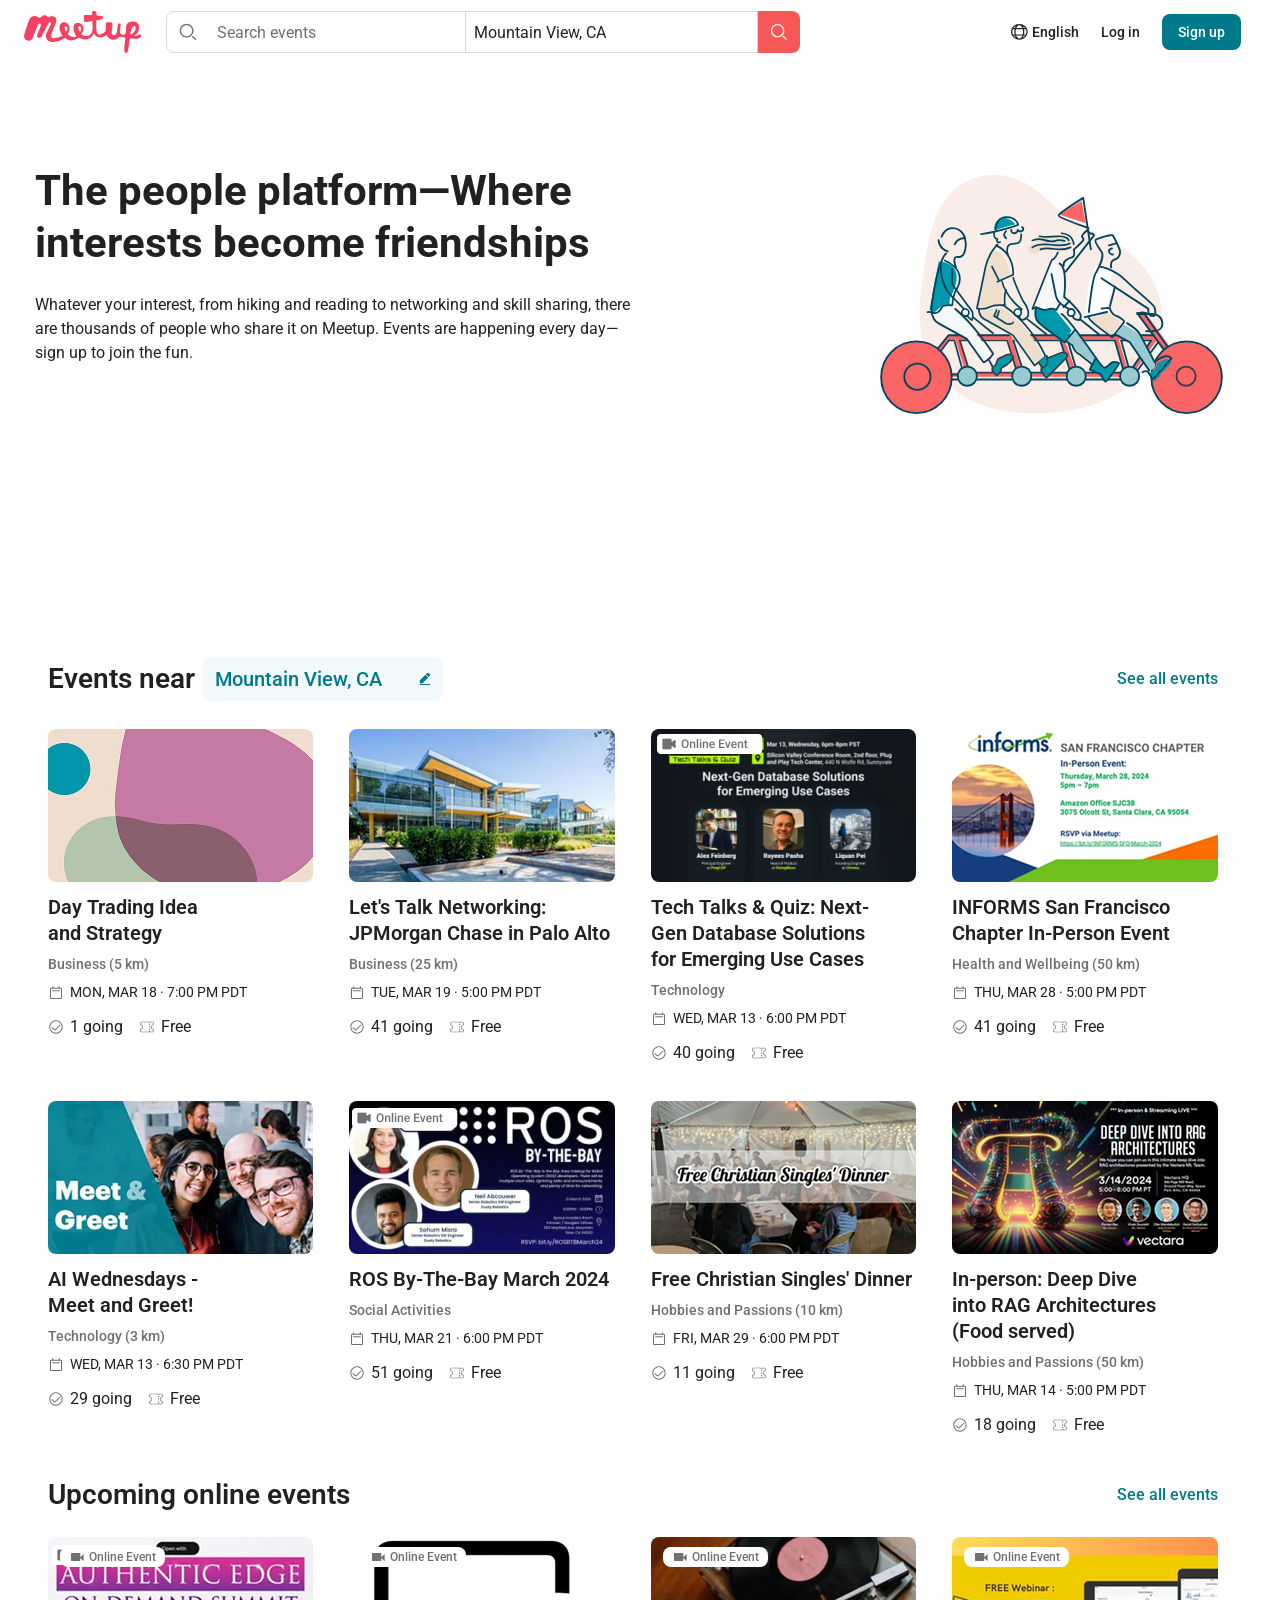
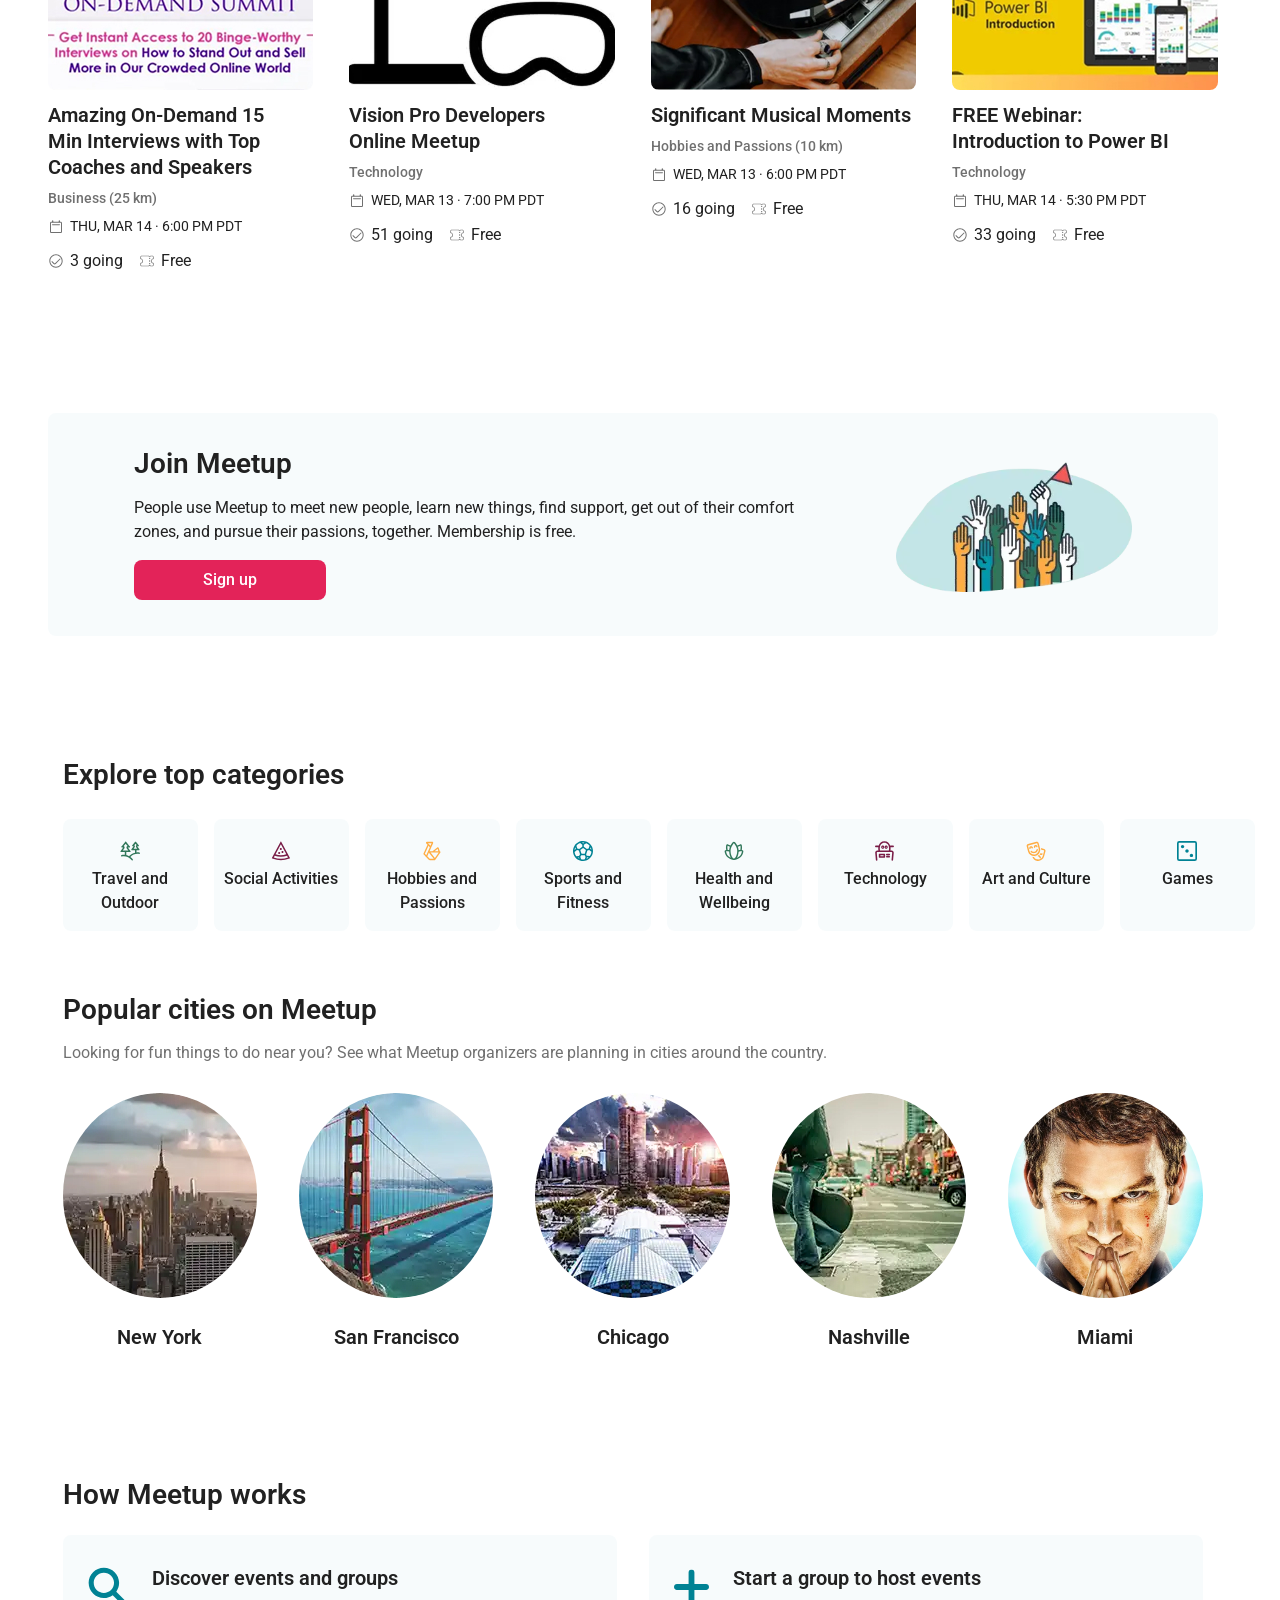
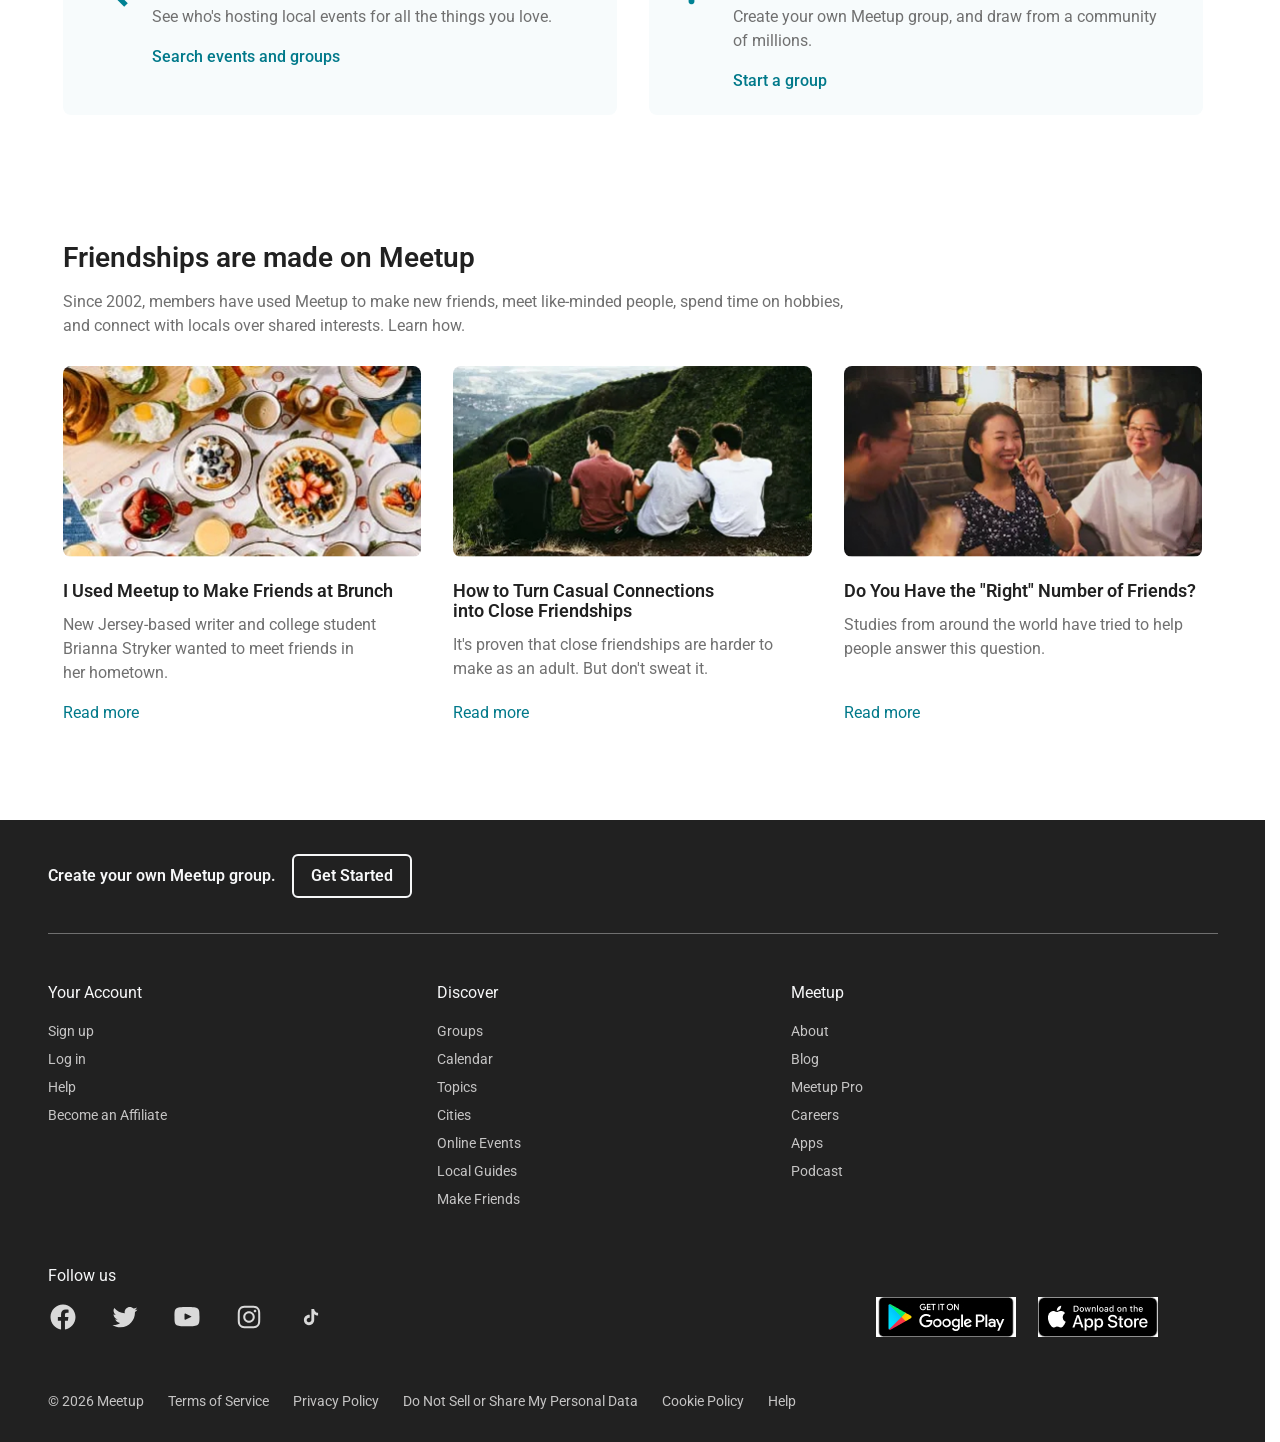
==== commit b6b01582: "Changed structure a bit" ====
--- a/index.html
+++ b/index.html
@@ -18,11 +18,11 @@
     <link rel="stylesheet" href="./css/events.css">
     <link rel="stylesheet" href="./css/reset.css">
     <link rel="stylesheet" href="./css/footer.css">
-
   </head>
-  <body>
+
+  
     <div class="page">
-      <header class="header">
+      <header>
         <div class="header__container">
           <a class="header__logo" href="./img/svg/header/logo.svg">
             <img
@@ -80,6 +80,8 @@
         </div>
 
       </header>
+      <!-- MAIN -->
+      <body>
       <section class="bike">
           <div class="bike__container">
             <div class="bike__content">
@@ -572,7 +574,7 @@
             </div>
         </section>
         </section>
-
+    </body>
          <!-- FOOTER -->
          <footer class="footer">
                 <div class="container">
@@ -638,5 +640,5 @@
 
        
     <script src=""></script>
-  </body>
+  
 </html>
--- a/css/events.css
+++ b/css/events.css
@@ -1,11 +1,3 @@
-
-/* MAIN */
-.container {
-    max-width: 1200px;
-    margin: 0 auto;
-    padding: 0 15px;
-    width: 100%;
-}
 /* MAIN EVENTS */
 .events {
     background-color: var(--color-white);
@@ -78,7 +70,7 @@
     flex-direction: column;
     text-decoration: none;
     color: inherit;
-    background-color: #ffffff;
+    background-color: var(--color-white);
 }
 
 .event-card-media {
@@ -110,7 +102,7 @@
     font-size: 20px;
     font-weight: 600;
     line-height: 26px;
-    color: #212121;
+    color: var(--color-dark);
     margin-bottom: 8px;
     overflow: hidden;
     display: -webkit-box;
@@ -122,7 +114,7 @@
     font-size: 14px;
     font-weight: 500;
     line-height: 20px;
-    color: #707070;
+    color: var(--color-gray);
     margin-bottom: 8px;
 }
 
@@ -142,7 +134,7 @@
 .event-card-date {
     font-size: 14px;
     font-weight: 400;
-    color: #212121;
+    color: var(--color-dark);
     text-transform: uppercase;
 }
 
@@ -156,7 +148,7 @@
     align-items: center;
     font-size: 16px;
     font-weight: 400;
-    color: #212121;
+    color: var(--color-dark);
 }
 
 .event-meta-row:first-child {
@@ -168,7 +160,7 @@
 }
 
 .upcoming-events {
-    background-color: #ffffff;
+    background-color: var(--color-white);
     padding-top: 40px;
     padding-bottom: 80px;
 }
@@ -181,8 +173,8 @@
     left: 12px;
     width: 105px;
     height: 20px;
-    background-color: #ffffff;
-    color: #707070;
+    background-color: var(--color-white);
+    color: var(--color-gray);
     font-size: 12px;
     font-weight: 500;
     border-radius: 8px;
@@ -229,7 +221,7 @@
 .join-title {
     font-size: 28px;
     font-weight: 600;
-    color: #212121;
+    color: var(--color-dark);
     margin-bottom: 16px;
 }
 
@@ -237,7 +229,7 @@
     font-size: 16px;
     font-weight: 400;
     line-height: 24px;
-    color: #212121;
+    color: var(--color-dark);
     max-width: 665px;
     margin-bottom: 16px;
 }
@@ -249,7 +241,7 @@
     width: 192px;
     height: 40px;
     background-color: #e32359;
-    color: #ffffff;
+    color: var(--color-white);
     font-size: 16px;
     font-weight: 500;
     text-decoration: none;
@@ -271,7 +263,7 @@
 .categories-title {
     font-size: 28px;
     font-weight: 600;
-    color: #212121;
+    color: var(--color-dark);
     margin-bottom: 28px;
 }
 
@@ -291,7 +283,7 @@
     border-radius: 8px;
     border: none;
     text-decoration: none;
-    color: #212121;
+    color: var(--color-dark);
     transition: background-color 0.3s;
 }
 
@@ -313,3 +305,167 @@
     padding: 0 10px;
 }
 
+/* POPULAR CITIES */
+
+.popular-cities {
+    padding: 64px 0;
+}
+
+.cities-title {
+    font-size: 28px;
+    font-weight: 600;
+    color: var(--color-dark);
+    margin-bottom: 16px;
+}
+
+.cities-subtitle {
+    font-size: 16px;
+    font-weight: 400;
+    color: var(--color-gray);
+    margin-bottom: 28px;
+}
+
+.cities-grid {
+    display: flex;
+    justify-content: space-between;
+    gap: 42px;
+}
+
+.city-card {
+    display: flex;
+    flex-direction: column;
+    align-items: center;
+}
+
+.city-img {
+    width: 205px;
+    height: 205px;
+    border-radius: 50%;
+    object-fit: cover;
+    margin-bottom: 24px;
+}
+
+.city-name {
+    font-size: 20px;
+    font-weight: 600;
+    color: var(--color-dark);
+    text-align: center;
+}
+
+/* HOW IT WORKS */
+.how-it-works {
+    padding: 64px 0;
+}
+
+.how-title {
+    font-size: 28px;
+    font-weight: 600;
+    color: var(--color-dark);
+    margin-bottom: 24px;
+}
+
+.works-grid {
+    display: flex;
+    gap: 32px;
+}
+
+.work-card {
+    width: 580px;
+    height: 180px;
+    background-color: rgba(151, 202, 209, 0.08);
+    border-radius: 8px;
+    display: flex;
+    padding: 32px 25px;
+}
+
+.work-icon {
+    width: 40px;
+    height: 40px;
+    flex-shrink: 0;
+}
+
+.work-content {
+    margin-left: 24px;
+}
+
+.work-card-title {
+    font-size: 20px;
+    font-weight: 600;
+    color: var(--color-dark);
+    margin-bottom: 16px;
+}
+
+.work-text {
+    font-size: 16px;
+    font-weight: 400;
+    color: var(--color-gray);
+    margin-bottom: 16px;
+}
+
+.work-link {
+    font-size: 16px;
+    font-weight: 500;
+    color: #00798a;
+    text-decoration: none;
+}
+
+/* FIENDSHIPS */
+.friendships {
+    padding: 64px 0 55px 0;
+}
+
+.friendships-title {
+    font-size: 28px;
+    font-weight: 600;
+    color: var(--color-dark);
+    margin-bottom: 16px;
+}
+
+.friendships-subtitle {
+    font-size: 16px;
+    font-weight: 400;
+    color: var(--color-gray);
+    margin-bottom: 28px;
+    max-width: 800px;
+}
+
+.friendships-grid {
+    display: grid;
+    grid-template-columns: repeat(3, 1fr);
+    gap: 32px;
+}
+
+.friend-card {
+    display: flex;
+    flex-direction: column;
+}
+
+.friend-img {
+    width: 376px;
+    height: 191px;
+    object-fit: cover;
+    margin-bottom: 24px;
+    border-radius: 8px;
+}
+
+.friend-card-title {
+    font-size: 18px;
+    font-weight: 600;
+    color: var(--color-dark);
+    margin-bottom: 12px;
+}
+
+.friend-card-text {
+    font-size: 16px;
+    font-weight: 400;
+    color: var(--color-gray);
+    margin-bottom: 16px;
+}
+
+.friend-link {
+    font-size: 16px;
+    font-weight: 400;
+    color: #00798a;
+    text-decoration: none;
+    margin-top: auto;
+}
--- a/css/footer.css
+++ b/css/footer.css
@@ -0,0 +1,101 @@
+.footer {
+    background-color: var(--color-dark);
+    color: var(--color-light);
+    padding-top: 34px;
+    padding-bottom: 30px;
+}
+
+.footer-top {
+    display: flex;
+    align-items: center;
+    gap: 16px;
+    margin-bottom: 35px;
+}
+
+.create-text {
+    font-size: 16px;
+    font-weight: 600;
+}
+
+.get-started-btn {
+    width: 120px;
+    height: 44px;
+    display: flex;
+    align-items: center;
+    justify-content: center;
+    border: 2px solid var(--color-light);
+    border-radius: 6px;
+    color: var(--color-light);
+    font-size: 16px;
+    font-weight: 600;
+    text-decoration: none;
+}
+
+.footer-line {
+    border: none;
+    border-top: 1px solid #707070;
+    margin-bottom: 50px;
+}
+
+.footer-columns {
+    display: flex;
+    gap: 270px;
+    margin-bottom: 50px;
+}
+
+.col-title {
+    font-size: 16px;
+    font-weight: 400;
+    margin-bottom: 20px;
+}
+
+.footer-col a {
+    display: block;
+    color: #c5c4c4;
+    text-decoration: none;
+    margin-bottom: 7px;
+    font-size: 14px;
+}
+
+.footer-social-row {
+    margin-bottom: 30px;
+}
+
+.social-title {
+    font-size: 16px;
+    font-weight: 400;
+    margin-bottom: 12px;
+}
+
+.social-wrapper {
+    display: flex;
+    align-items: center;
+}
+
+.social-icons {
+    display: flex;
+    gap: 32px;
+}
+
+.social-icons img {
+    width: 30px;
+}
+
+.store-links {
+    display: flex;
+    gap: 22px;
+    margin-left: 550px;
+}
+
+.footer-bottom {
+    display: flex;
+    gap: 24px;
+    font-size: 14px;
+    color: #c5c4c4;
+    padding-top: 24px;
+}
+
+.footer-bottom a {
+    color: #c5c4c4;
+    text-decoration: none;
+}
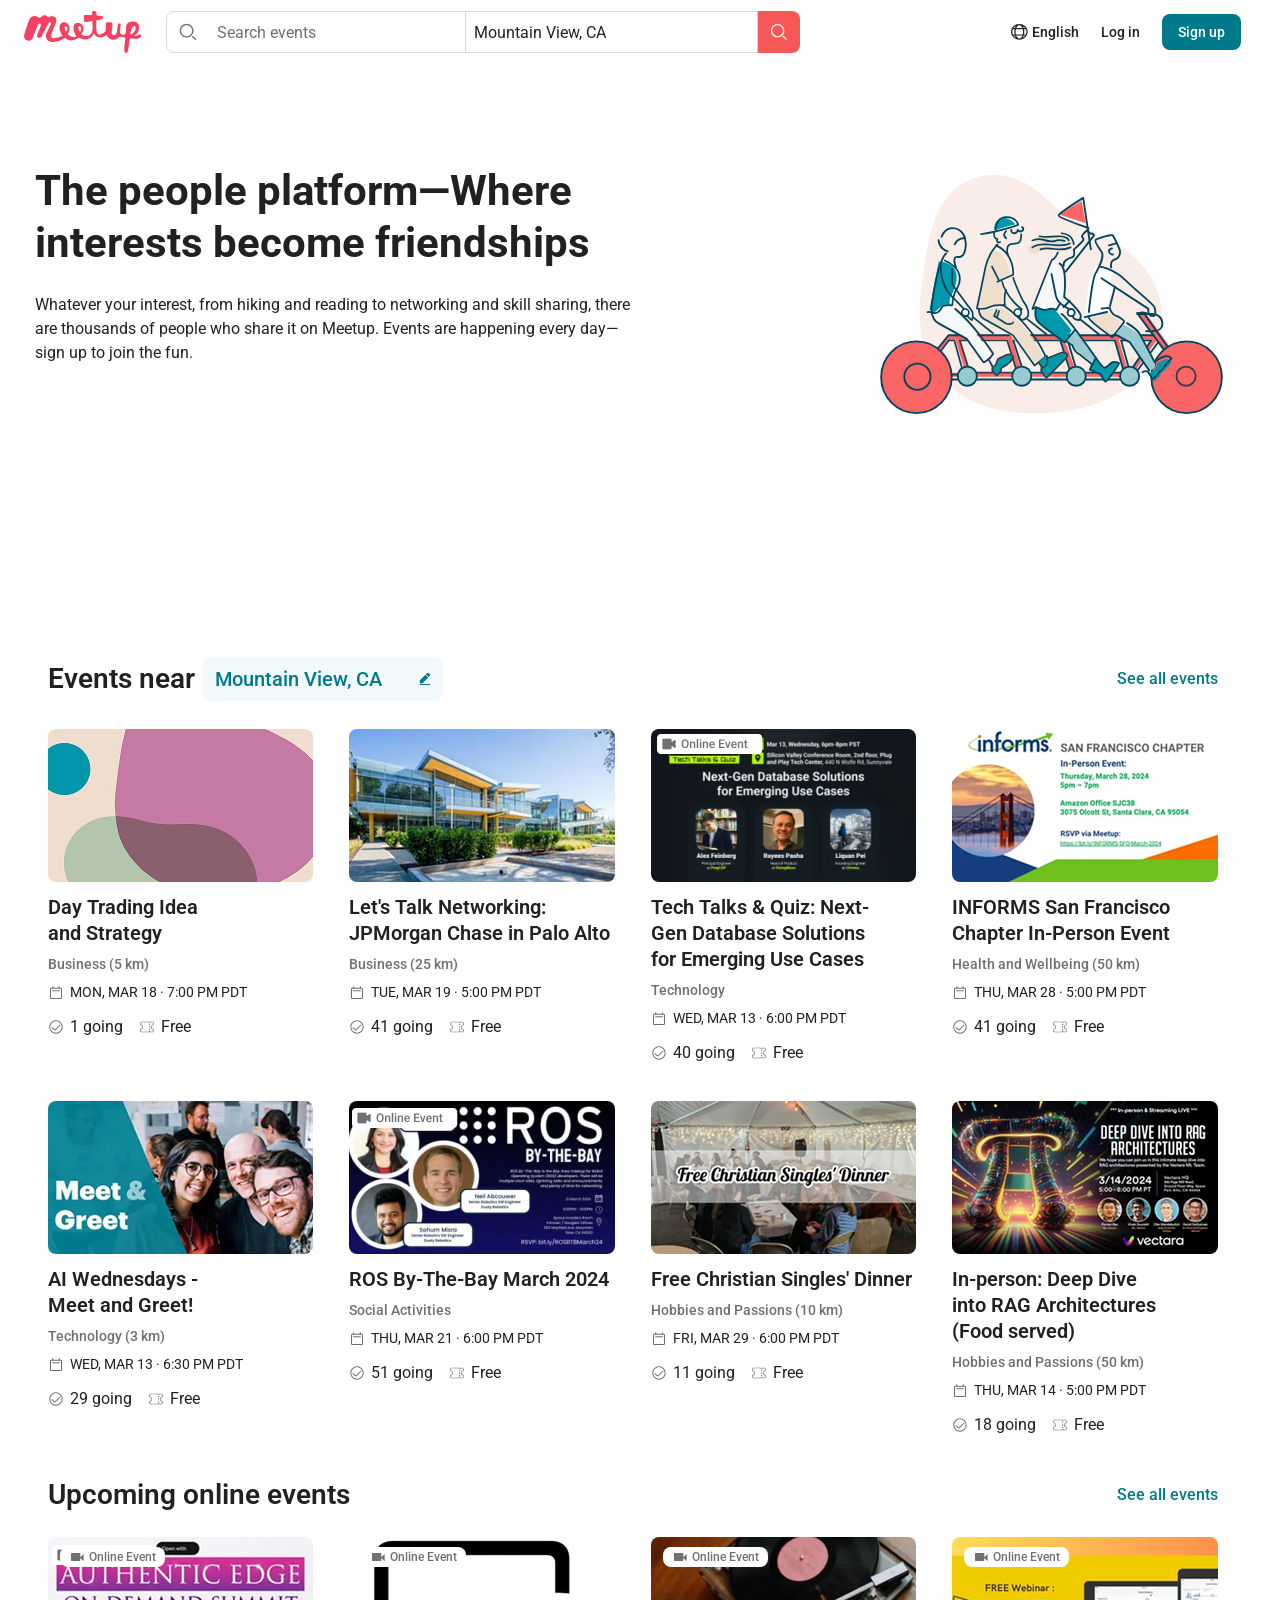
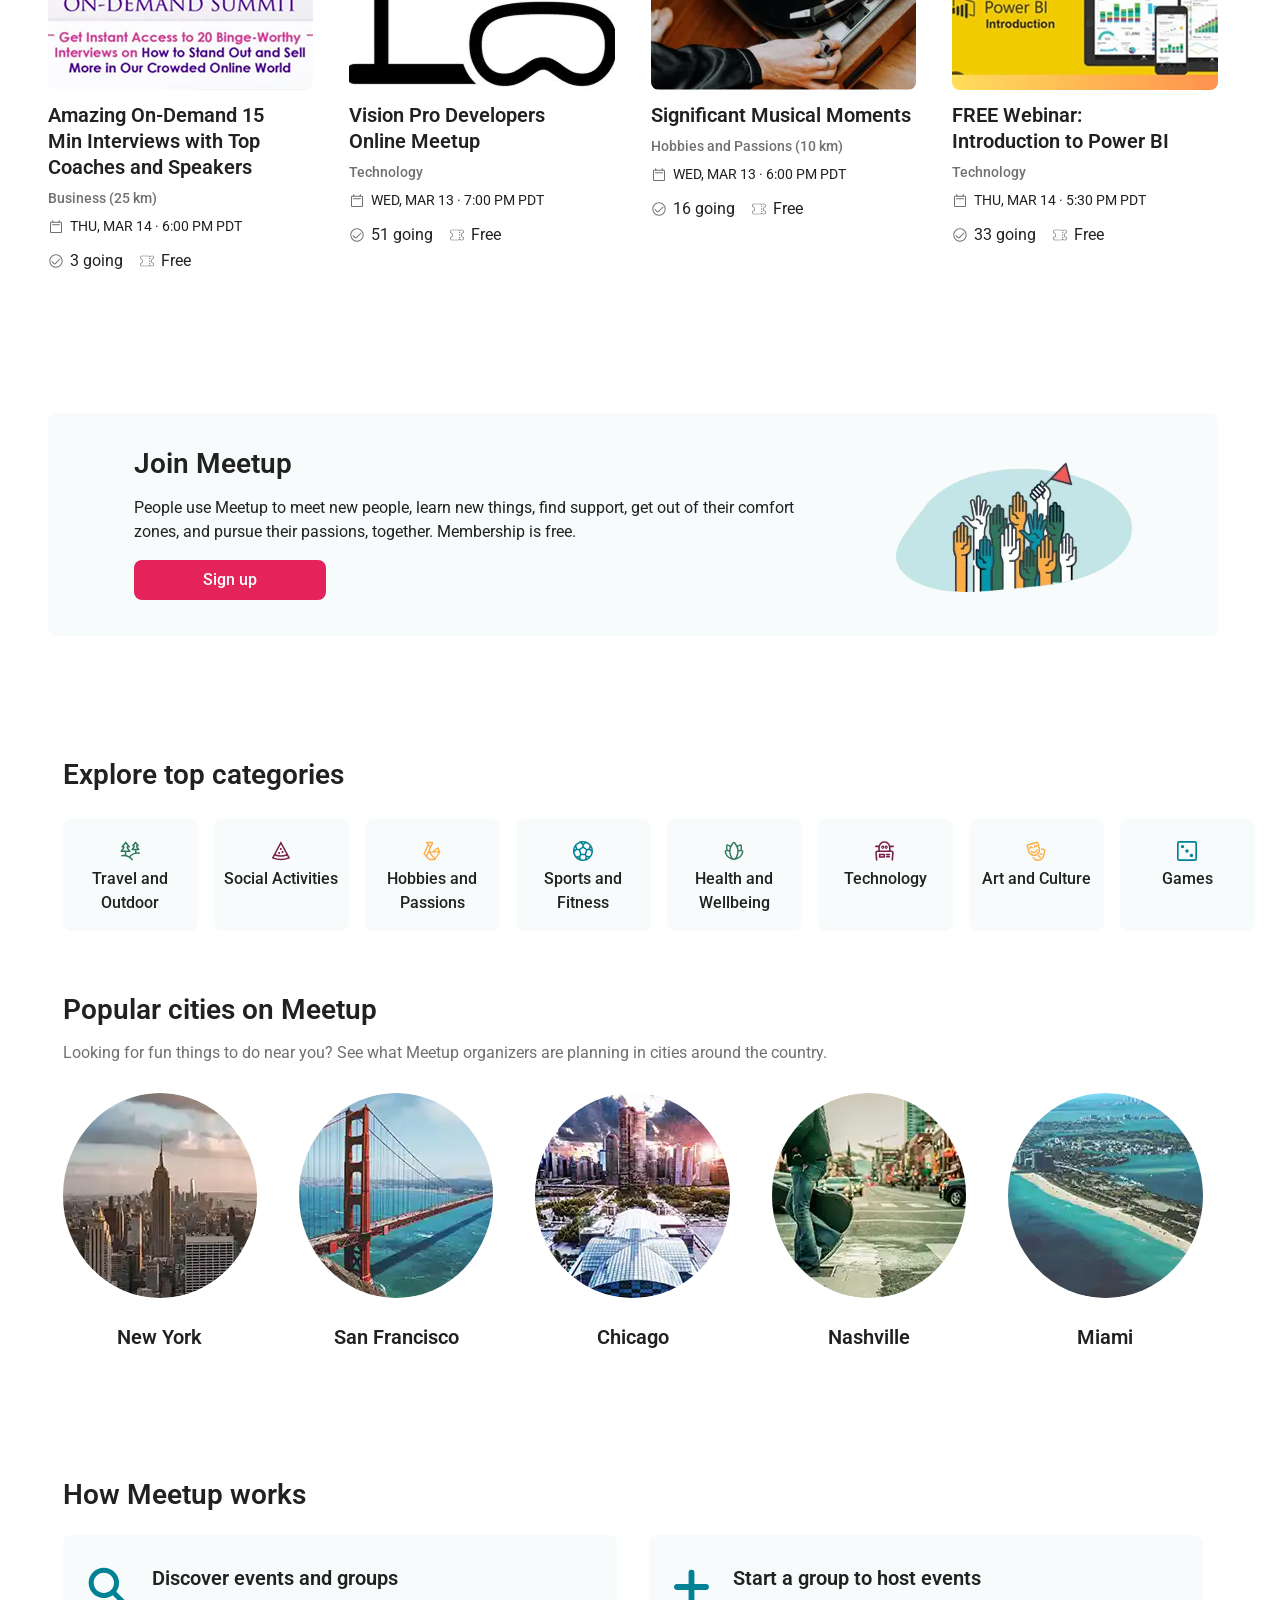
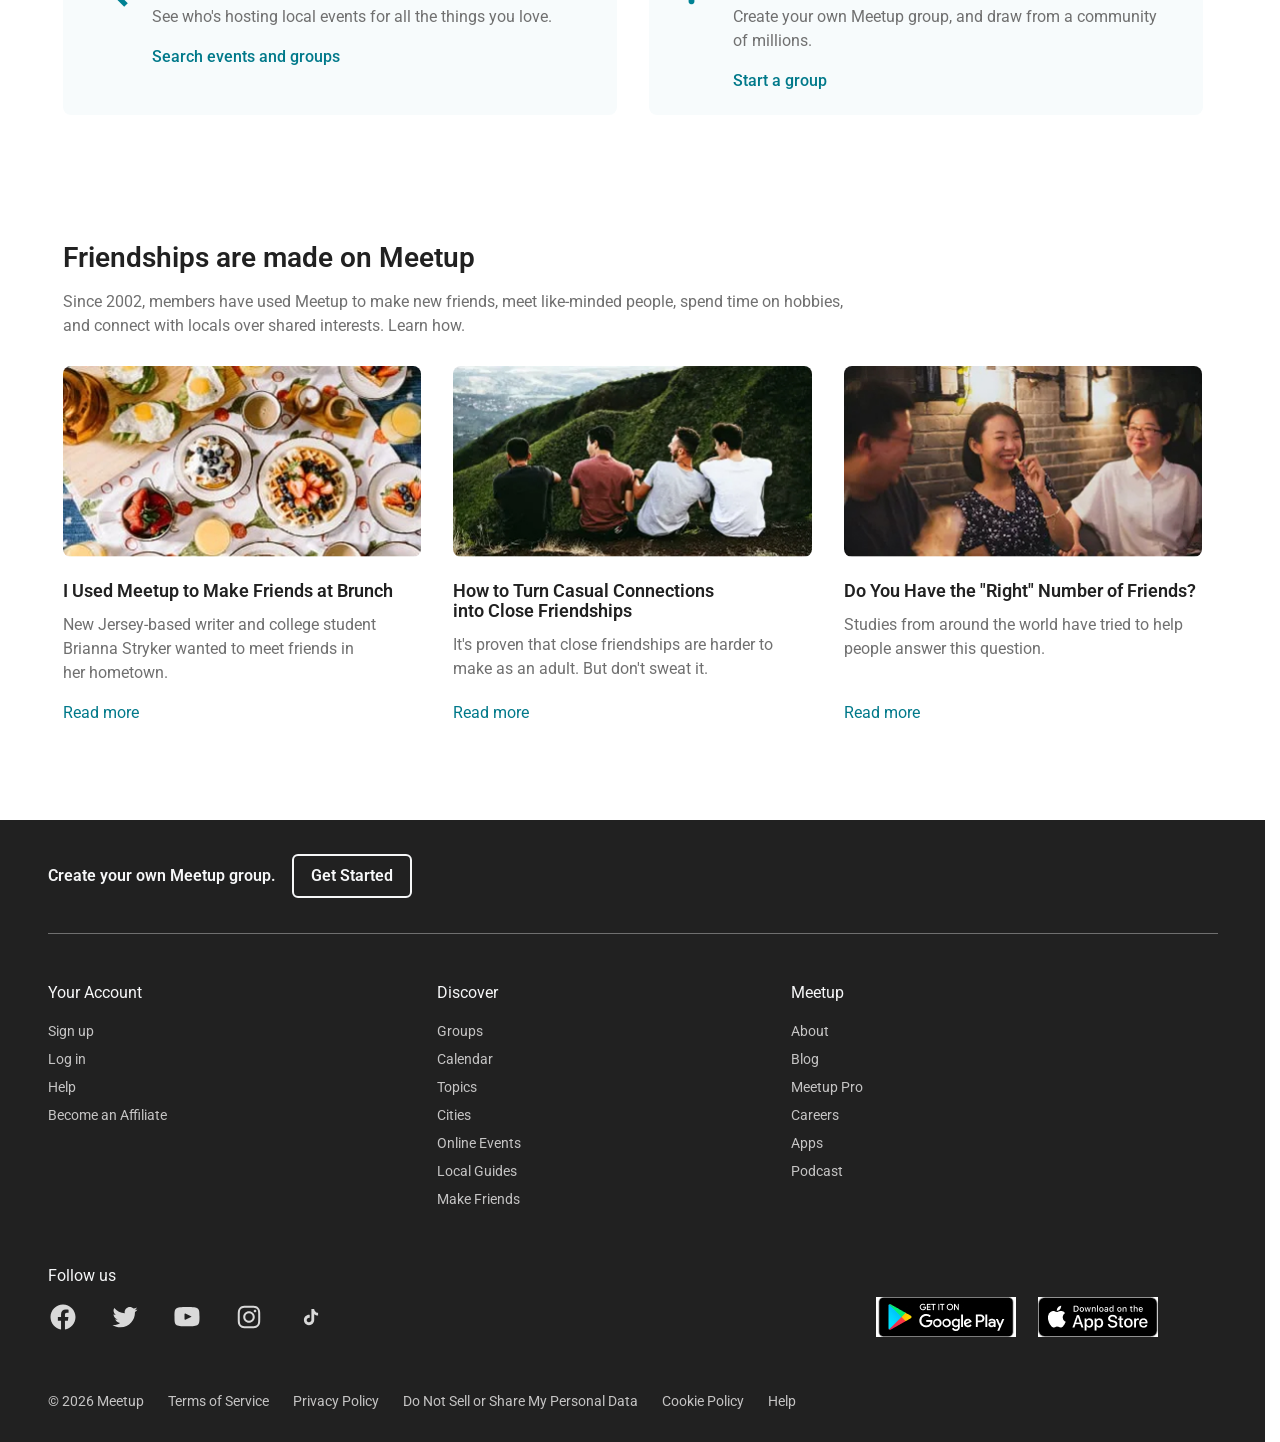
==== commit 389d2933: "updated code" ====
--- a/index.html
+++ b/index.html
@@ -509,7 +509,7 @@
                         <span class="city-name">Nashville</span>
                     </div>
                     <div class="city-card">
-                        <img src="./img/svg/city/dex.avif" alt="Miami" class="city-img">
+                        <img src="./img/svg/city/miami.jpg" alt="Miami" class="city-img">
                         <span class="city-name">Miami</span>
                     </div>
                 </div>
